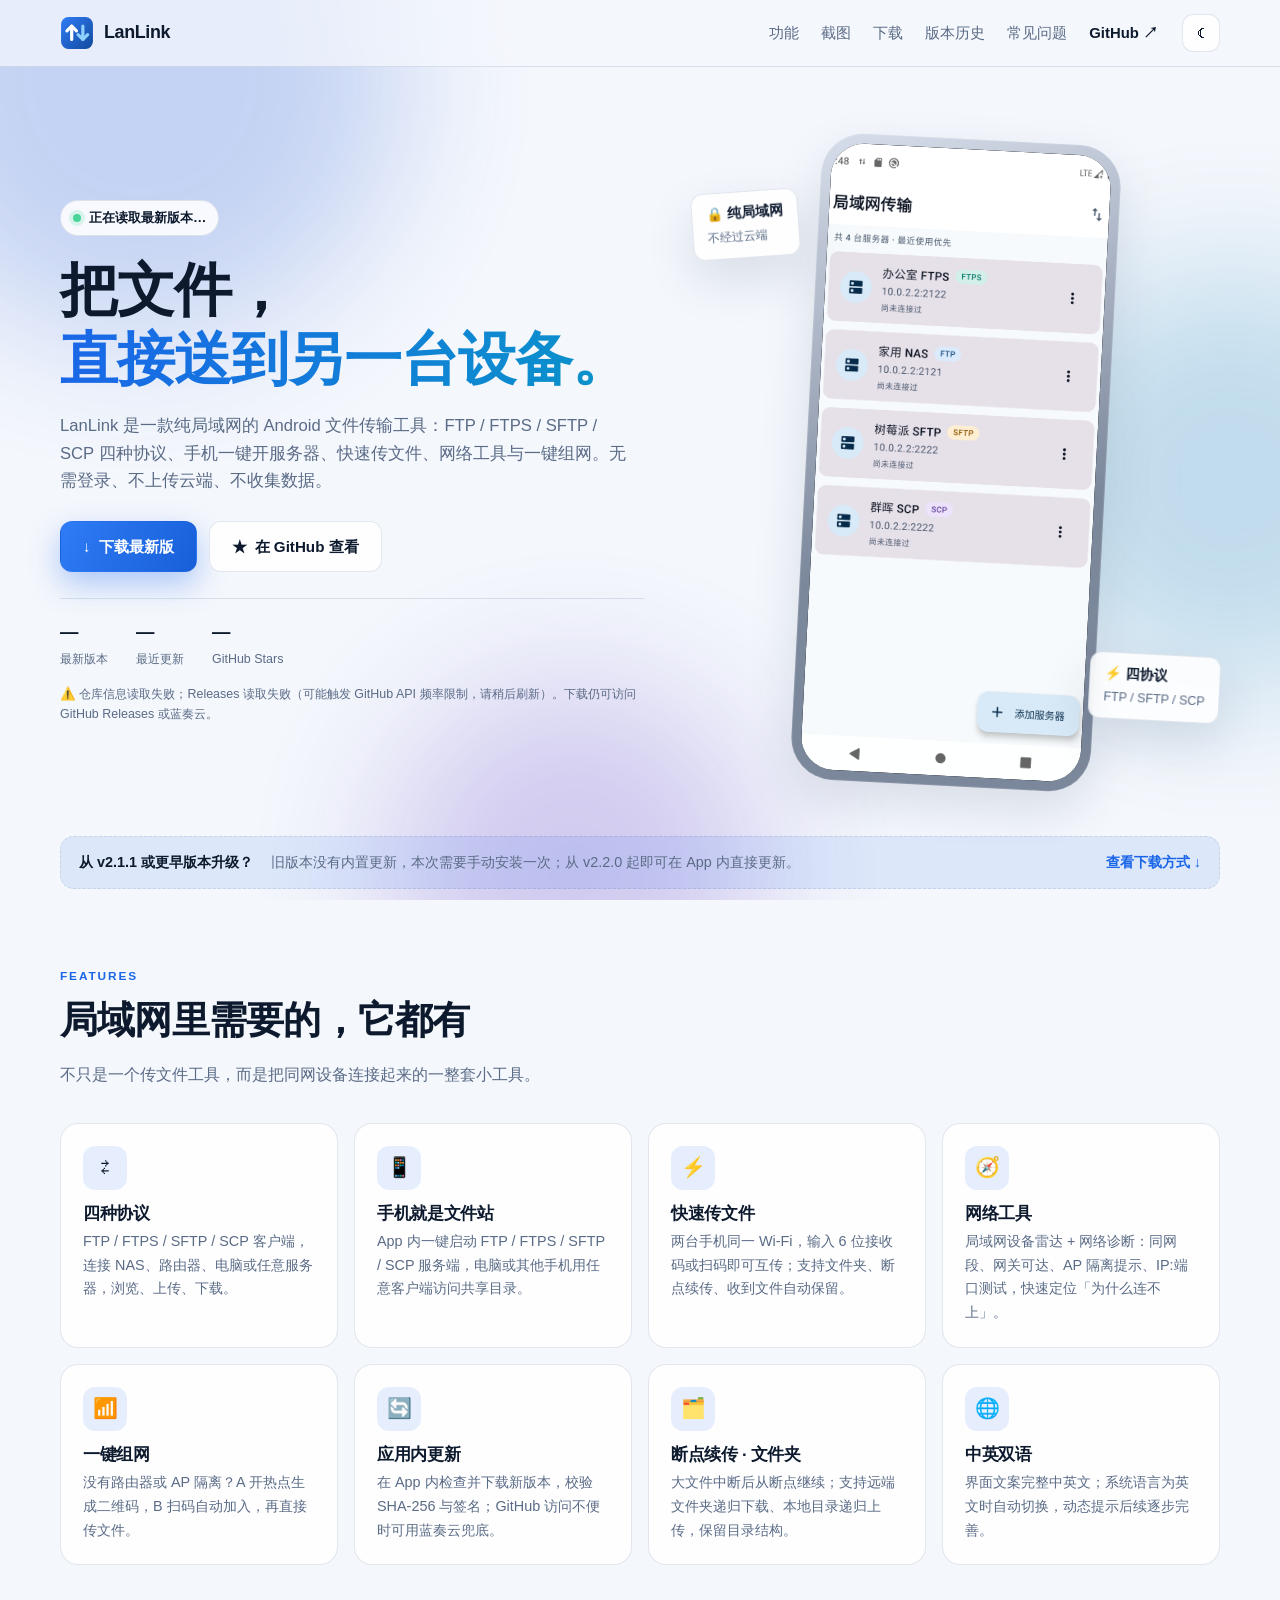
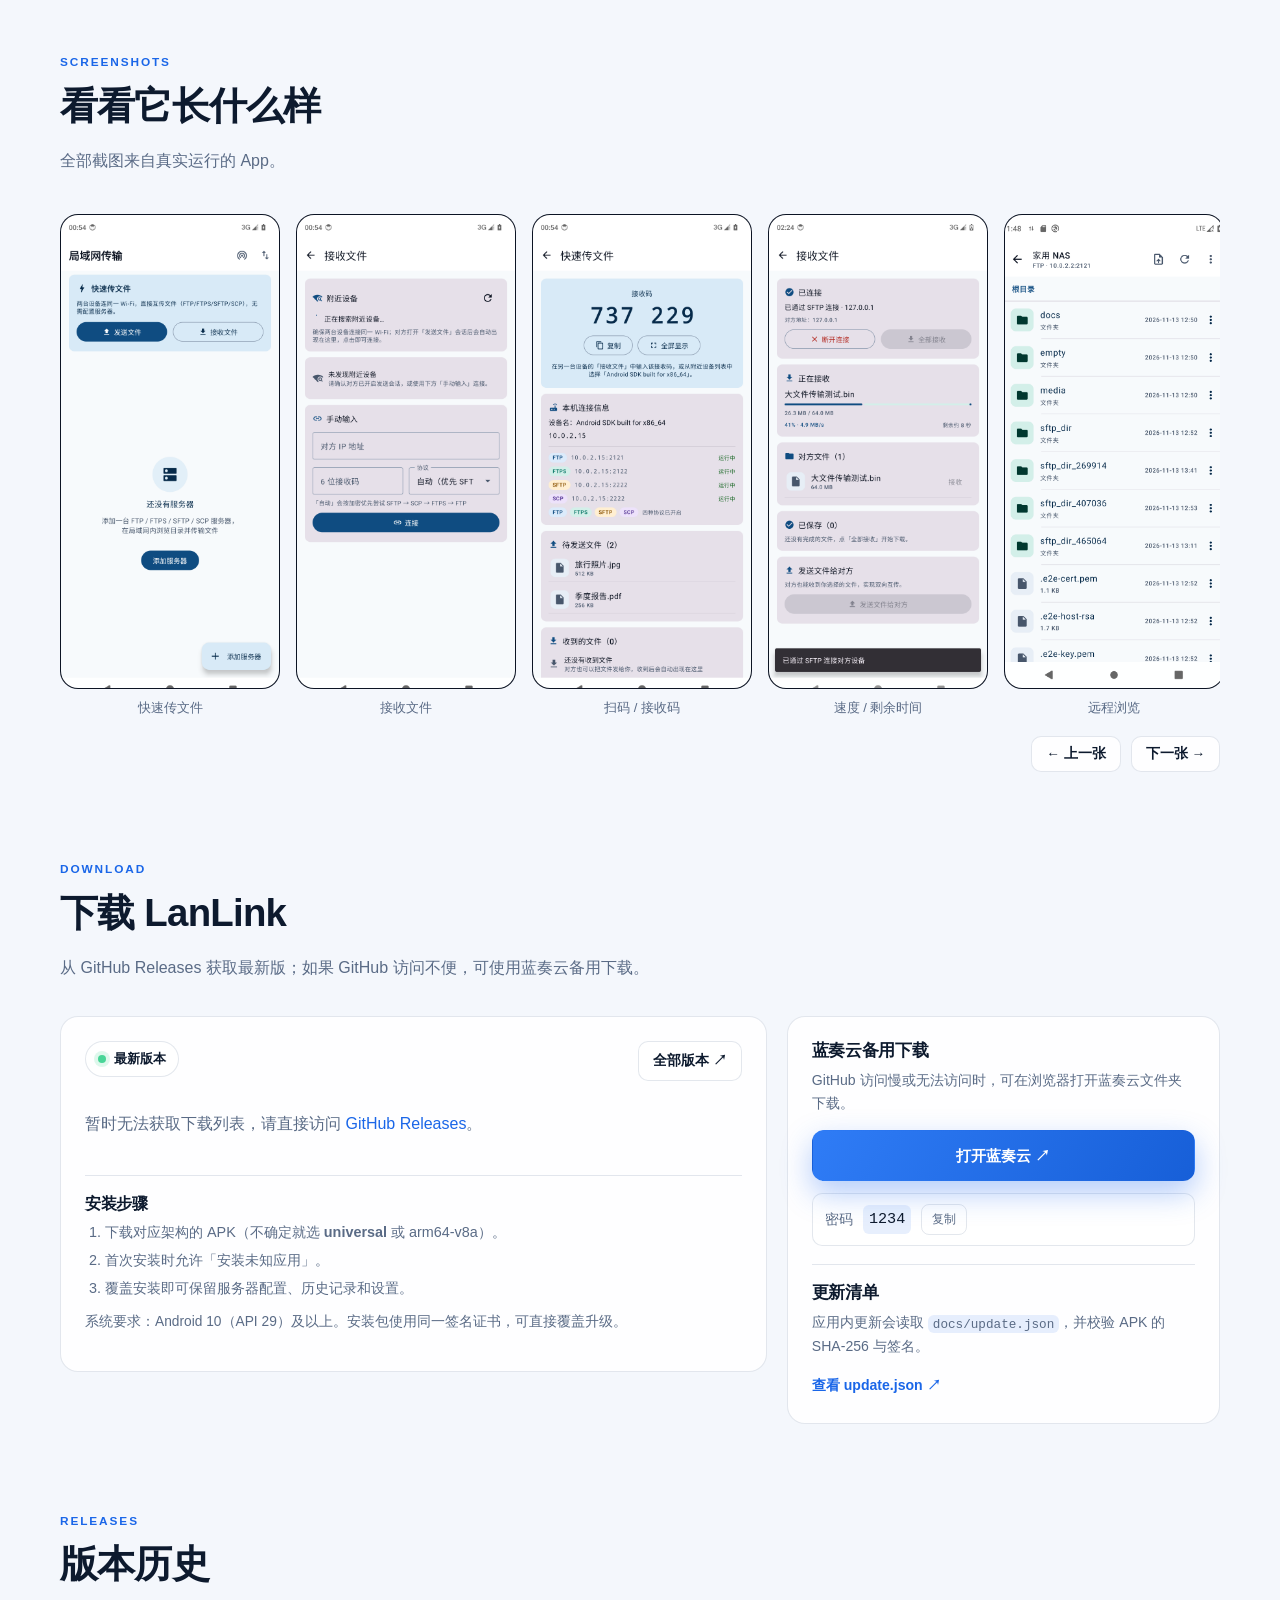
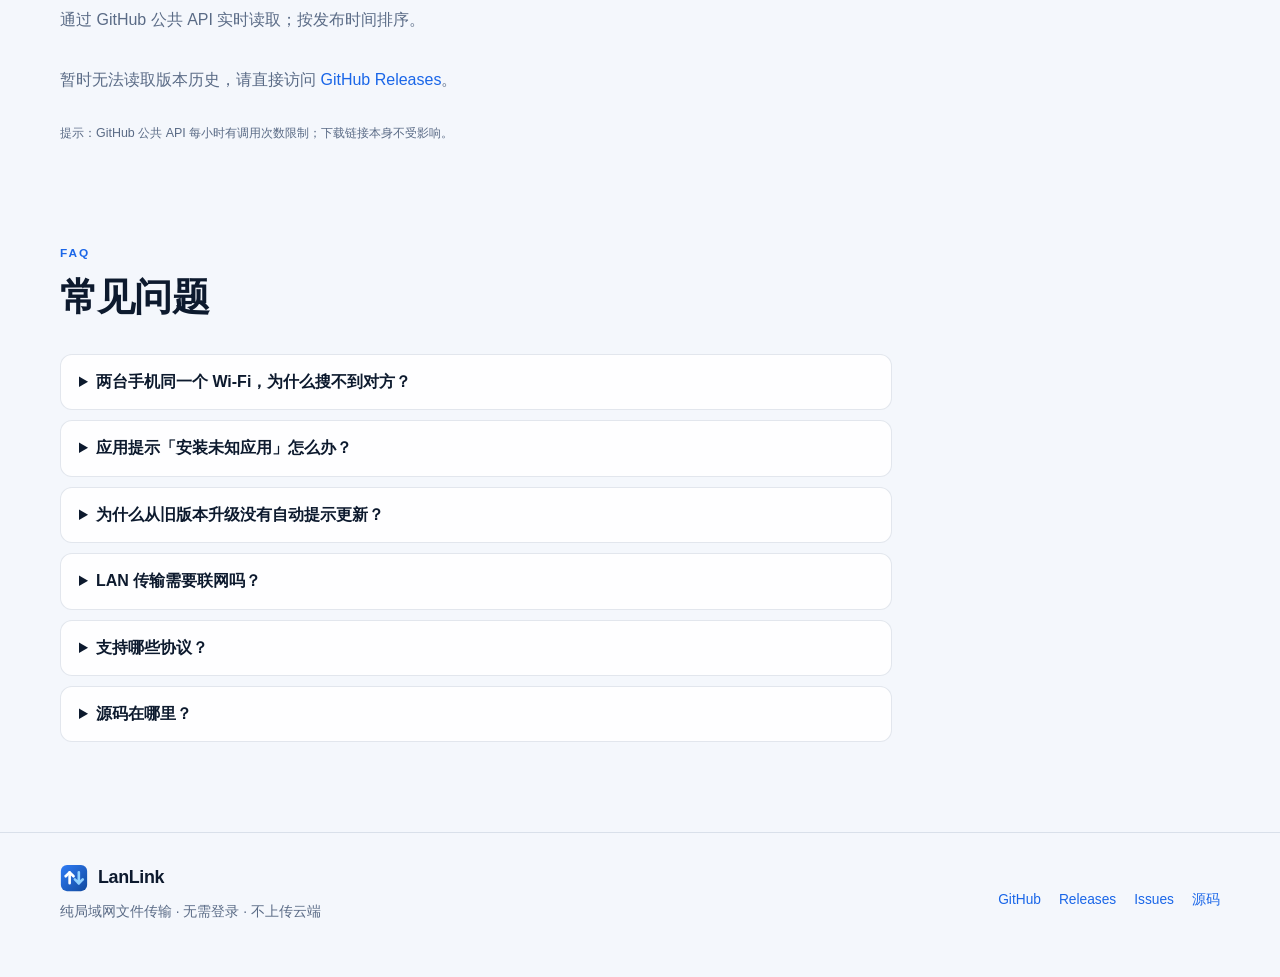
==== docs/index.html @ d29b22d3 "feat(site): GitHub Pages 官网（GitHub API 实时 Releases/下载/版本历史）" ====
<!DOCTYPE html>
<html lang="zh-CN">
<head>
<meta charset="utf-8" />
<meta name="viewport" content="width=device-width, initial-scale=1" />
<title>LanLink · 局域网文件传输</title>
<meta name="description" content="LanLink 是一款纯局域网的 Android 文件传输工具：支持 FTP / FTPS / SFTP / SCP，手机直接开服务器，快速传文件、网络工具、一键组网，无需登录、不上传云端。" />
<meta name="theme-color" content="#0b1220" />
<link rel="icon" type="image/svg+xml" href="site/logo.svg" />
<link rel="canonical" href="https://likebe1-1.github.io/lan-transfer-android/" />
<meta property="og:type" content="website" />
<meta property="og:title" content="LanLink · 局域网文件传输" />
<meta property="og:description" content="纯局域网的 Android 文件传输工具：FTP / FTPS / SFTP / SCP、快速传文件、网络工具、一键组网。无需登录，不上传云端。" />
<meta property="og:image" content="https://likebe1-1.github.io/lan-transfer-android/screenshots/01_server_list.png" />
<meta name="twitter:card" content="summary_large_image" />
<meta name="twitter:title" content="LanLink · 局域网文件传输" />
<meta name="twitter:description" content="纯局域网的 Android 文件传输工具：FTP / FTPS / SFTP / SCP、快速传文件、网络工具、一键组网。" />
<link rel="stylesheet" href="site/style.css" />
</head>
<body>
<div class="bg-orbs" aria-hidden="true"><span></span><span></span><span></span></div>

<header class="site-header" id="top">
  <div class="container header-inner">
    <a class="brand" href="#top" aria-label="LanLink 首页">
      <img src="site/logo.svg" alt="" width="34" height="34" />
      <span>LanLink</span>
    </a>
    <nav class="nav" id="siteNav" aria-label="主导航">
      <a href="#features">功能</a>
      <a href="#screenshots">截图</a>
      <a href="#download">下载</a>
      <a href="#releases">版本历史</a>
      <a href="#faq">常见问题</a>
      <a class="nav-github" href="https://github.com/likebe1-1/lan-transfer-android" target="_blank" rel="noopener">GitHub ↗</a>
    </nav>
    <div class="header-actions">
      <button class="icon-btn" id="themeToggle" type="button" aria-label="切换深浅色主题" title="切换深浅色主题">
        <span class="theme-icon" aria-hidden="true">◐</span>
      </button>
      <button class="icon-btn menu-btn" id="menuToggle" type="button" aria-label="打开菜单" aria-expanded="false">
        <span aria-hidden="true">☰</span>
      </button>
    </div>
  </div>
</header>

<main>
  <section class="hero container">
    <div class="hero-copy">
      <div class="badge" id="versionBadge">
        <span class="dot"></span><span id="versionText">正在读取最新版本…</span>
      </div>
      <h1>把文件，<br><span class="grad">直接送到另一台设备。</span></h1>
      <p class="lead">LanLink 是一款纯局域网的 Android 文件传输工具：FTP / FTPS / SFTP / SCP 四种协议、手机一键开服务器、快速传文件、网络工具与一键组网。无需登录、不上传云端、不收集数据。</p>
      <div class="cta-row">
        <a class="btn btn-primary" id="heroDownload" href="https://github.com/likebe1-1/lan-transfer-android/releases" target="_blank" rel="noopener">
          <span aria-hidden="true">↓</span> 下载最新版
        </a>
        <a class="btn btn-ghost" href="https://github.com/likebe1-1/lan-transfer-android" target="_blank" rel="noopener">
          <span aria-hidden="true">★</span> 在 GitHub 查看
        </a>
      </div>
      <div class="hero-meta">
        <div><strong id="statVersion">—</strong><span>最新版本</span></div>
        <div><strong id="statUpdated">—</strong><span>最近更新</span></div>
        <div><strong id="statStars">—</strong><span>GitHub Stars</span></div>
      </div>
      <p class="hero-note" id="apiStatus" role="status" aria-live="polite"></p>
    </div>
    <div class="hero-visual">
      <div class="phone">
        <div class="phone-screen">
          <img src="screenshots/01_server_list.png" alt="LanLink 首页截图" width="720" height="1600" />
        </div>
      </div>
      <div class="float-card float-a"><strong>🔒 纯局域网</strong><span>不经过云端</span></div>
      <div class="float-card float-b"><strong>⚡ 四协议</strong><span>FTP / SFTP / SCP</span></div>
    </div>
  </section>

  <section class="notice container" id="upgradeNotice">
    <div class="notice-inner">
      <strong>从 v2.1.1 或更早版本升级？</strong>
      <span>旧版本没有内置更新，本次需要手动安装一次；从 v2.2.0 起即可在 App 内直接更新。</span>
      <a href="#download">查看下载方式 ↓</a>
    </div>
  </section>

  <section class="section container" id="features">
    <div class="section-head">
      <p class="eyebrow">FEATURES</p>
      <h2>局域网里需要的，它都有</h2>
      <p class="section-sub">不只是一个传文件工具，而是把同网设备连接起来的一整套小工具。</p>
    </div>
    <div class="feature-grid">
      <article class="feature">
        <div class="feature-icon">⇄</div>
        <h3>四种协议</h3>
        <p>FTP / FTPS / SFTP / SCP 客户端，连接 NAS、路由器、电脑或任意服务器，浏览、上传、下载。</p>
      </article>
      <article class="feature">
        <div class="feature-icon">📱</div>
        <h3>手机就是文件站</h3>
        <p>App 内一键启动 FTP / FTPS / SFTP / SCP 服务端，电脑或其他手机用任意客户端访问共享目录。</p>
      </article>
      <article class="feature">
        <div class="feature-icon">⚡</div>
        <h3>快速传文件</h3>
        <p>两台手机同一 Wi-Fi，输入 6 位接收码或扫码即可互传；支持文件夹、断点续传、收到文件自动保留。</p>
      </article>
      <article class="feature">
        <div class="feature-icon">🧭</div>
        <h3>网络工具</h3>
        <p>局域网设备雷达 + 网络诊断：同网段、网关可达、AP 隔离提示、IP:端口测试，快速定位「为什么连不上」。</p>
      </article>
      <article class="feature">
        <div class="feature-icon">📶</div>
        <h3>一键组网</h3>
        <p>没有路由器或 AP 隔离？A 开热点生成二维码，B 扫码自动加入，再直接传文件。</p>
      </article>
      <article class="feature">
        <div class="feature-icon">🔄</div>
        <h3>应用内更新</h3>
        <p>在 App 内检查并下载新版本，校验 SHA-256 与签名；GitHub 访问不便时可用蓝奏云兜底。</p>
      </article>
      <article class="feature">
        <div class="feature-icon">🗂️</div>
        <h3>断点续传 · 文件夹</h3>
        <p>大文件中断后从断点继续；支持远端文件夹递归下载、本地目录递归上传，保留目录结构。</p>
      </article>
      <article class="feature">
        <div class="feature-icon">🌐</div>
        <h3>中英双语</h3>
        <p>界面文案完整中英文；系统语言为英文时自动切换，动态提示后续逐步完善。</p>
      </article>
    </div>
  </section>

  <section class="section container" id="screenshots">
    <div class="section-head">
      <p class="eyebrow">SCREENSHOTS</p>
      <h2>看看它长什么样</h2>
      <p class="section-sub">全部截图来自真实运行的 App。</p>
    </div>
    <div class="shots" id="shotsTrack">
      <figure class="shot"><img loading="lazy" src="screenshots/08_quick_entry.png" alt="快速传文件入口" /><figcaption>快速传文件</figcaption></figure>
      <figure class="shot"><img loading="lazy" src="screenshots/09_quick_receive.png" alt="接收文件页面" /><figcaption>接收文件</figcaption></figure>
      <figure class="shot"><img loading="lazy" src="screenshots/11_quick_send_session.png" alt="发送会话与二维码" /><figcaption>扫码 / 接收码</figcaption></figure>
      <figure class="shot"><img loading="lazy" src="screenshots/13_quick_transfer_progress.png" alt="传输进度" /><figcaption>速度 / 剩余时间</figcaption></figure>
      <figure class="shot"><img loading="lazy" src="screenshots/02_remote_browser.png" alt="远程目录浏览" /><figcaption>远程浏览</figcaption></figure>
      <figure class="shot"><img loading="lazy" src="screenshots/04_transfer_queue.png" alt="传输队列" /><figcaption>传输队列</figcaption></figure>
      <figure class="shot"><img loading="lazy" src="screenshots/15_network_tools.png" alt="网络工具" /><figcaption>网络工具</figcaption></figure>
      <figure class="shot"><img loading="lazy" src="screenshots/16_network_setup.png" alt="一键组网" /><figcaption>一键组网</figcaption></figure>
      <figure class="shot"><img loading="lazy" src="screenshots/06_server_running.png" alt="本机服务器运行中" /><figcaption>本机服务器</figcaption></figure>
      <figure class="shot"><img loading="lazy" src="screenshots/14_english_ui.png" alt="英文界面" /><figcaption>English UI</figcaption></figure>
    </div>
    <div class="shots-nav"><button class="btn btn-ghost btn-sm" id="shotsPrev" type="button">← 上一张</button><button class="btn btn-ghost btn-sm" id="shotsNext" type="button">下一张 →</button></div>
  </section>

  <section class="section container" id="download">
    <div class="section-head">
      <p class="eyebrow">DOWNLOAD</p>
      <h2 id="downloadTitle">下载 LanLink</h2>
      <p class="section-sub" id="downloadSub">从 GitHub Releases 获取最新版；如果 GitHub 访问不便，可使用蓝奏云备用下载。</p>
    </div>
    <div class="download-layout">
      <div class="download-main">
        <div class="download-head">
          <div>
            <div class="badge" id="latestBadge"><span class="dot"></span><span id="latestTag">最新版本</span></div>
            <p class="muted" id="latestDate"></p>
          </div>
          <a class="btn btn-ghost btn-sm" id="releaseLink" href="https://github.com/likebe1-1/lan-transfer-android/releases/latest" target="_blank" rel="noopener">全部版本 ↗</a>
        </div>
        <div class="asset-list" id="assetList">
          <div class="asset skeleton"><div class="skeleton-line"></div><div class="skeleton-line short"></div></div>
        </div>
        <div class="install-steps">
          <h3>安装步骤</h3>
          <ol>
            <li>下载对应架构的 APK（不确定就选 <strong>universal</strong> 或 arm64-v8a）。</li>
            <li>首次安装时允许「安装未知应用」。</li>
            <li>覆盖安装即可保留服务器配置、历史记录和设置。</li>
          </ol>
          <p class="muted small">系统要求：Android 10（API 29）及以上。安装包使用同一签名证书，可直接覆盖升级。</p>
        </div>
      </div>
      <aside class="fallback-card">
        <h3>蓝奏云备用下载</h3>
        <p>GitHub 访问慢或无法访问时，可在浏览器打开蓝奏云文件夹下载。</p>
        <a class="btn btn-primary btn-block" href="https://wwbds.lanzoum.com/b0139vopuf" target="_blank" rel="noopener">打开蓝奏云 ↗</a>
        <div class="copy-row">
          <span>密码</span><code id="lanzouPassword">1234</code>
          <button class="copy-btn" data-copy="1234" type="button">复制</button>
        </div>
        <div class="divider"></div>
        <h3>更新清单</h3>
        <p class="muted small">应用内更新会读取 <code>docs/update.json</code>，并校验 APK 的 SHA-256 与签名。</p>
        <a class="link-arrow" href="https://raw.githubusercontent.com/likebe1-1/lan-transfer-android/master/docs/update.json" target="_blank" rel="noopener">查看 update.json ↗</a>
      </aside>
    </div>
  </section>

  <section class="section container" id="releases">
    <div class="section-head">
      <p class="eyebrow">RELEASES</p>
      <h2>版本历史</h2>
      <p class="section-sub">通过 GitHub 公共 API 实时读取；按发布时间排序。</p>
    </div>
    <div class="release-list" id="releaseList">
      <div class="release skeleton"><div class="skeleton-line"></div><div class="skeleton-line short"></div></div>
    </div>
    <p class="api-hint" id="releaseHint"></p>
  </section>

  <section class="section container" id="faq">
    <div class="section-head">
      <p class="eyebrow">FAQ</p>
      <h2>常见问题</h2>
    </div>
    <div class="faq-list">
      <details><summary>两台手机同一个 Wi-Fi，为什么搜不到对方？</summary><p>路由器可能开启了 AP 隔离/客户端隔离。可以先用「网络工具 → 扫描局域网」诊断；如果提示疑似 AP 隔离，可关闭路由器的隔离设置，或使用「一键组网」：一台开热点、另一台扫码加入后再传。</p></details>
      <details><summary>应用提示「安装未知应用」怎么办？</summary><p>在系统设置中允许当前浏览器/文件管理器安装应用即可；这是 Android 对非商店安装包的安全限制。LanLink 的 Release APK 已签名，SHA-256 校验值见版本说明。</p></details>
      <details><summary>为什么从旧版本升级没有自动提示更新？</summary><p>应用内更新是 v2.2.0 才加入的功能，v2.1.1 及更早版本没有更新代码，因此需要手动安装一次 v2.2.0；之后的版本会正常收到更新提示。</p></details>
      <details><summary>LAN 传输需要联网吗？</summary><p>不需要互联网，只需要两台设备在同一局域网（或同一热点）。LanLink 不上传文件到云端，也不要求登录账号。</p></details>
      <details><summary>支持哪些协议？</summary><p>客户端支持 FTP、FTPS、SFTP、SCP；本机服务器同样四种协议都支持。SCP 不支持断点续传，其他三种支持。</p></details>
      <details><summary>源码在哪里？</summary><p>GitHub：<a href="https://github.com/likebe1-1/lan-transfer-android" target="_blank" rel="noopener">likebe1-1/lan-transfer-android</a>。欢迎提交 Issue 与 PR。</p></details>
    </div>
  </section>
</main>

<footer class="site-footer">
  <div class="container footer-inner">
    <div>
      <a class="brand" href="#top"><img src="site/logo.svg" alt="" width="28" height="28" /><span>LanLink</span></a>
      <p class="muted small">纯局域网文件传输 · 无需登录 · 不上传云端</p>
    </div>
    <div class="footer-links">
      <a href="https://github.com/likebe1-1/lan-transfer-android" target="_blank" rel="noopener">GitHub</a>
      <a href="https://github.com/likebe1-1/lan-transfer-android/releases" target="_blank" rel="noopener">Releases</a>
      <a href="https://github.com/likebe1-1/lan-transfer-android/issues" target="_blank" rel="noopener">Issues</a>
      <a href="https://github.com/likebe1-1/lan-transfer-android" target="_blank" rel="noopener">源码</a>
    </div>
  </div>
</footer>

<button class="to-top" id="toTop" type="button" aria-label="回到顶部">↑</button>
<script src="site/app.js" defer></script>
</body>
</html>
---- docs/site/style.css ----
:root {
  color-scheme: dark;
  --bg: #070b14;
  --bg-soft: #0b1220;
  --card: rgba(18, 26, 43, .72);
  --card-border: rgba(120, 150, 200, .18);
  --text: #eaf0fb;
  --muted: #9aa8c2;
  --accent: #4c8dff;
  --accent-2: #7ad7ff;
  --accent-weak: rgba(76, 141, 255, .14);
  --ok: #48d597;
  --shadow: 0 24px 60px rgba(0, 0, 0, .45);
  --radius: 18px;
  --max: 1160px;
  --font: -apple-system, BlinkMacSystemFont, "Segoe UI", "PingFang SC", "Hiragino Sans GB", "Microsoft YaHei", "Noto Sans SC", sans-serif;
  --mono: ui-monospace, SFMono-Regular, Menlo, Consolas, "Liberation Mono", monospace;
}
[data-theme="light"] {
  color-scheme: light;
  --bg: #f4f7fc;
  --bg-soft: #ffffff;
  --card: rgba(255, 255, 255, .86);
  --card-border: rgba(30, 60, 110, .12);
  --text: #0d1a2e;
  --muted: #5a6b86;
  --accent: #1a66e8;
  --accent-2: #0a94c9;
  --accent-weak: rgba(26, 102, 232, .1);
  --shadow: 0 20px 50px rgba(20, 40, 80, .12);
}
* { box-sizing: border-box; }
html { scroll-behavior: smooth; scroll-padding-top: 84px; }
body {
  margin: 0; background: var(--bg); color: var(--text); font-family: var(--font);
  line-height: 1.65; -webkit-font-smoothing: antialiased; overflow-x: hidden;
}
img { max-width: 100%; display: block; }
a { color: var(--accent); text-decoration: none; }
a:hover { text-decoration: underline; }
h1, h2, h3 { line-height: 1.2; margin: 0 0 .5em; letter-spacing: -.02em; }
p { margin: 0 0 1em; }
code { font-family: var(--mono); font-size: .9em; background: var(--accent-weak); padding: .12em .4em; border-radius: 6px; }
.container { width: min(var(--max), calc(100% - 40px)); margin-inline: auto; }
.muted { color: var(--muted); }
.small { font-size: .86rem; }
.bg-orbs { position: fixed; inset: 0; pointer-events: none; z-index: 0; overflow: hidden; }
.bg-orbs span { position: absolute; border-radius: 50%; filter: blur(70px); opacity: .5; }
.bg-orbs span:nth-child(1) { width: 520px; height: 520px; background: #1c56d8; top: -180px; left: -120px; }
.bg-orbs span:nth-child(2) { width: 420px; height: 420px; background: #0e7fb8; top: 30%; right: -160px; opacity: .35; }
.bg-orbs span:nth-child(3) { width: 380px; height: 380px; background: #5a34c8; bottom: -160px; left: 30%; opacity: .25; }
[data-theme="light"] .bg-orbs span { opacity: .22; }

.site-header { position: sticky; top: 0; z-index: 50; backdrop-filter: blur(16px); background: color-mix(in srgb, var(--bg) 72%, transparent); border-bottom: 1px solid var(--card-border); }
.header-inner { display: flex; align-items: center; gap: 24px; height: 66px; }
.brand { display: inline-flex; align-items: center; gap: 10px; font-weight: 800; font-size: 1.12rem; color: var(--text); letter-spacing: -.02em; }
.brand:hover { text-decoration: none; }
.nav { display: flex; align-items: center; gap: 22px; margin-left: auto; font-size: .93rem; }
.nav a { color: var(--muted); }
.nav a:hover { color: var(--text); text-decoration: none; }
.nav-github { color: var(--text) !important; font-weight: 600; }
.header-actions { display: flex; gap: 8px; }
.icon-btn { border: 1px solid var(--card-border); background: var(--card); color: var(--text); width: 38px; height: 38px; border-radius: 11px; cursor: pointer; font-size: 1rem; display: grid; place-items: center; }
.icon-btn:hover { border-color: var(--accent); }
.menu-btn { display: none; }

.hero { display: grid; grid-template-columns: 1.05fr .95fr; gap: 48px; align-items: center; padding: 72px 0 40px; position: relative; z-index: 1; }
.badge { display: inline-flex; align-items: center; gap: 8px; padding: 6px 12px; border-radius: 999px; border: 1px solid var(--card-border); background: var(--card); color: var(--text); font-size: .84rem; font-weight: 600; }
.badge .dot { width: 8px; height: 8px; border-radius: 50%; background: var(--ok); box-shadow: 0 0 0 4px rgba(72, 213, 151, .18); }
.hero h1 { font-size: clamp(2.2rem, 5vw, 3.6rem); margin: 20px 0 18px; font-weight: 800; }
.grad { background: linear-gradient(100deg, var(--accent), var(--accent-2)); -webkit-background-clip: text; background-clip: text; color: transparent; }
.lead { color: var(--muted); font-size: 1.04rem; max-width: 34em; }
.cta-row { display: flex; flex-wrap: wrap; gap: 12px; margin: 26px 0; }
.btn { display: inline-flex; align-items: center; gap: 8px; padding: 12px 22px; border-radius: 12px; font-weight: 700; font-size: .95rem; border: 1px solid transparent; cursor: pointer; transition: transform .15s ease, box-shadow .15s ease, border-color .15s ease; }
.btn:hover { text-decoration: none; transform: translateY(-1px); }
.btn-primary { background: linear-gradient(120deg, #2f7cf6, #175fd8); color: #fff; box-shadow: 0 12px 30px rgba(38, 108, 240, .35); }
.btn-primary:hover { box-shadow: 0 16px 36px rgba(38, 108, 240, .45); }
.btn-ghost { background: var(--card); border-color: var(--card-border); color: var(--text); }
.btn-ghost:hover { border-color: var(--accent); }
.btn-sm { padding: 8px 14px; font-size: .85rem; border-radius: 10px; }
.btn-block { width: 100%; justify-content: center; }
.hero-meta { display: flex; gap: 28px; padding-top: 18px; border-top: 1px solid var(--card-border); }
.hero-meta div { display: flex; flex-direction: column; gap: 2px; }
.hero-meta strong { font-size: 1.15rem; }
.hero-meta span { color: var(--muted); font-size: .78rem; }
.hero-note { color: var(--muted); font-size: .78rem; margin: 14px 0 0; min-height: 1.2em; }
.hero-visual { position: relative; display: grid; place-items: center; min-height: 480px; }
.phone { width: min(300px, 78%); aspect-ratio: 9 / 19.4; border-radius: 42px; padding: 10px; background: linear-gradient(160deg, #39465e, #0a0f1a 60%); box-shadow: var(--shadow), inset 0 0 0 1px rgba(255,255,255,.12); transform: rotate(3deg); }
.phone-screen { height: 100%; border-radius: 33px; overflow: hidden; background: #0a0f1a; position: relative; }
.phone-screen img { height: 100%; object-fit: cover; object-position: top; }
[data-theme="light"] .phone { background: linear-gradient(160deg, #d7deeb, #7b879b 60%); }
.float-card { position: absolute; display: flex; flex-direction: column; gap: 2px; padding: 10px 14px; border-radius: 12px; background: var(--card); border: 1px solid var(--card-border); backdrop-filter: blur(10px); box-shadow: var(--shadow); font-size: .78rem; color: var(--muted); }
.float-card strong { color: var(--text); font-size: .85rem; }
.float-a { top: 8%; left: 0; transform: rotate(-4deg); }
.float-b { bottom: 10%; right: 0; transform: rotate(3deg); }

.notice { padding: 10px 0 0; position: relative; z-index: 1; }
.notice-inner { display: flex; flex-wrap: wrap; align-items: center; gap: 10px 18px; padding: 14px 18px; border: 1px dashed var(--card-border); border-radius: 14px; background: var(--accent-weak); font-size: .9rem; }
.notice-inner span { color: var(--muted); }
.notice-inner a { margin-left: auto; font-weight: 700; }

.section { padding: 78px 0 10px; position: relative; z-index: 1; }
.section-head { max-width: 44rem; margin-bottom: 34px; }
.eyebrow { color: var(--accent); font-weight: 800; letter-spacing: .16em; font-size: .74rem; margin: 0 0 10px; }
.section h2 { font-size: clamp(1.7rem, 3.4vw, 2.4rem); }
.section-sub { color: var(--muted); }
.feature-grid { display: grid; grid-template-columns: repeat(auto-fit, minmax(235px, 1fr)); gap: 16px; }
.feature { background: var(--card); border: 1px solid var(--card-border); border-radius: var(--radius); padding: 22px; transition: transform .2s ease, border-color .2s ease; }
.feature:hover { transform: translateY(-3px); border-color: color-mix(in srgb, var(--accent) 45%, var(--card-border)); }
.feature-icon { width: 44px; height: 44px; display: grid; place-items: center; border-radius: 12px; background: var(--accent-weak); font-size: 1.25rem; margin-bottom: 14px; }
.feature h3 { font-size: 1.05rem; margin-bottom: 6px; }
.feature p { color: var(--muted); font-size: .9rem; margin: 0; }

.shots { display: flex; gap: 16px; overflow-x: auto; padding: 6px 4px 18px; scroll-snap-type: x mandatory; scrollbar-width: thin; }
.shot { flex: 0 0 auto; width: 220px; margin: 0; scroll-snap-align: start; }
.shot img { width: 100%; aspect-ratio: 9 / 19.4; object-fit: cover; object-position: top; border-radius: 18px; border: 1px solid var(--card-border); background: #0a0f1a; }
.shot figcaption { text-align: center; color: var(--muted); font-size: .82rem; padding-top: 8px; }
.shots-nav { display: flex; gap: 10px; justify-content: flex-end; }

.download-layout { display: grid; grid-template-columns: 1.55fr .95fr; gap: 20px; align-items: start; }
.download-main, .fallback-card { background: var(--card); border: 1px solid var(--card-border); border-radius: var(--radius); padding: 24px; }
.download-head { display: flex; justify-content: space-between; gap: 16px; align-items: flex-start; margin-bottom: 18px; }
.asset-list { display: grid; gap: 10px; }
.asset { display: grid; grid-template-columns: 1fr auto; gap: 6px 16px; align-items: center; padding: 14px 16px; border: 1px solid var(--card-border); border-radius: 12px; background: var(--bg-soft); }
.asset-name { display: flex; align-items: center; gap: 10px; flex-wrap: wrap; font-weight: 700; }
.asset-tag { font-size: .68rem; font-weight: 800; padding: 2px 8px; border-radius: 999px; background: var(--accent-weak); color: var(--accent); }
.asset-tag.recommended { background: rgba(72, 213, 151, .16); color: var(--ok); }
.asset-meta { color: var(--muted); font-size: .78rem; word-break: break-all; }
.asset-actions { display: flex; gap: 8px; align-items: center; }
.copy-btn { border: 1px solid var(--card-border); background: transparent; color: var(--muted); border-radius: 8px; padding: 6px 10px; cursor: pointer; font-size: .75rem; }
.copy-btn:hover { border-color: var(--accent); color: var(--text); }
.install-steps { margin-top: 22px; padding-top: 18px; border-top: 1px solid var(--card-border); }
.install-steps h3 { font-size: 1rem; margin-bottom: 8px; }
.install-steps ol { margin: 0 0 10px; padding-left: 20px; color: var(--muted); font-size: .9rem; }
.install-steps li { margin-bottom: 4px; }
.fallback-card h3 { font-size: 1.05rem; }
.fallback-card p { color: var(--muted); font-size: .88rem; }
.copy-row { display: flex; align-items: center; gap: 10px; margin: 12px 0 4px; padding: 10px 12px; border: 1px solid var(--card-border); border-radius: 10px; background: var(--bg-soft); font-size: .88rem; }
.copy-row span { color: var(--muted); }
.copy-row code { font-size: .95rem; }
.divider { height: 1px; background: var(--card-border); margin: 18px 0; }
.link-arrow { font-weight: 700; font-size: .88rem; }

.release-list { display: grid; gap: 12px; }
.release { background: var(--card); border: 1px solid var(--card-border); border-radius: 14px; padding: 0 20px; }
.release summary { list-style: none; cursor: pointer; display: flex; flex-wrap: wrap; align-items: center; gap: 10px 16px; padding: 18px 0; }
.release summary::-webkit-details-marker { display: none; }
.release-tag { font-weight: 800; font-family: var(--mono); font-size: .95rem; }
.release-name { color: var(--text); font-weight: 600; font-size: .9rem; }
.release-date { color: var(--muted); font-size: .8rem; margin-left: auto; }
.release-pill { font-size: .68rem; font-weight: 800; padding: 2px 8px; border-radius: 999px; background: var(--accent-weak); color: var(--accent); }
.release-body { border-top: 1px solid var(--card-border); padding: 16px 0 6px; font-size: .88rem; color: var(--muted); }
.release-body h1, .release-body h2, .release-body h3, .release-body h4 { color: var(--text); font-size: 1rem; margin: 16px 0 8px; }
.release-body ul, .release-body ol { padding-left: 20px; }
.release-body li { margin-bottom: 4px; }
.release-body pre { background: var(--bg-soft); padding: 12px; border-radius: 10px; overflow-x: auto; font-size: .78rem; }
.release-body code { font-size: .85em; }
.release-assets { display: flex; flex-wrap: wrap; gap: 8px; margin-top: 12px; }
.release-assets a { font-size: .78rem; border: 1px solid var(--card-border); border-radius: 9px; padding: 6px 10px; color: var(--text); }
.release-assets a:hover { border-color: var(--accent); text-decoration: none; }
.md-table { overflow-x: auto; margin: 12px 0; }
.md-table table { width: 100%; border-collapse: collapse; font-size: .82rem; }
.md-table th, .md-table td { border: 1px solid var(--card-border); padding: 7px 10px; text-align: left; vertical-align: top; }
.md-table th { background: var(--accent-weak); color: var(--text); font-weight: 700; }
.release-body blockquote { margin: 10px 0; padding: 8px 14px; border-left: 3px solid var(--accent); background: var(--accent-weak); border-radius: 0 8px 8px 0; color: var(--muted); }
.release-body hr { border: 0; border-top: 1px solid var(--card-border); margin: 16px 0; }
.release-body a { word-break: break-all; }
.api-hint { color: var(--muted); font-size: .78rem; margin-top: 14px; min-height: 1.2em; }
.skeleton { background: linear-gradient(90deg, var(--card) 25%, color-mix(in srgb, var(--card) 40%, var(--bg-soft)) 37%, var(--card) 63%); background-size: 400% 100%; animation: shimmer 1.3s infinite linear; min-height: 72px; }
.skeleton-line { height: 12px; border-radius: 6px; background: rgba(140, 160, 200, .18); margin: 16px 0; }
.skeleton-line.short { width: 42%; }

.faq-list { display: grid; gap: 10px; max-width: 52rem; }
.faq-list details { background: var(--card); border: 1px solid var(--card-border); border-radius: 12px; padding: 14px 18px; }
.faq-list summary { cursor: pointer; font-weight: 700; }
.faq-list p { color: var(--muted); font-size: .9rem; margin: 10px 0 0; }

.site-footer { border-top: 1px solid var(--card-border); margin-top: 80px; padding: 30px 0 40px; position: relative; z-index: 1; }
.footer-inner { display: flex; flex-wrap: wrap; gap: 20px; justify-content: space-between; align-items: center; }
.footer-links { display: flex; flex-wrap: wrap; gap: 18px; font-size: .86rem; }
.to-top { position: fixed; right: 22px; bottom: 22px; width: 42px; height: 42px; border-radius: 50%; border: 1px solid var(--card-border); background: var(--card); color: var(--text); font-size: 1.1rem; cursor: pointer; opacity: 0; pointer-events: none; transition: opacity .2s ease; z-index: 30; }
.to-top.show { opacity: 1; pointer-events: auto; }

@media (max-width: 940px) {
  .hero { grid-template-columns: 1fr; gap: 30px; padding-top: 46px; }
  .hero-visual { min-height: 380px; order: -1; }
  .phone { width: min(250px, 60%); }
  .download-layout { grid-template-columns: 1fr; }
}
@media (max-width: 760px) {
  .nav { position: fixed; inset: 66px 0 auto 0; flex-direction: column; align-items: flex-start; gap: 6px; padding: 16px 20px 22px; background: var(--bg-soft); border-bottom: 1px solid var(--card-border); transform: translateY(-130%); transition: transform .22s ease; margin: 0; }
  .nav.open { transform: translateY(0); }
  .nav a { padding: 9px 4px; font-size: 1rem; }
  .menu-btn { display: grid; }
  .hero-meta { gap: 18px; }
  .notice-inner a { margin-left: 0; }
  .asset { grid-template-columns: 1fr; }
  .asset-actions { justify-content: flex-start; }
  .release-date { margin-left: 0; }
  .section { padding-top: 56px; }
}
@media (prefers-reduced-motion: reduce) {
  * { scroll-behavior: auto !important; animation: none !important; transition: none !important; }
}
@keyframes shimmer { 0% { background-position: 100% 0; } 100% { background-position: 0 0; } }
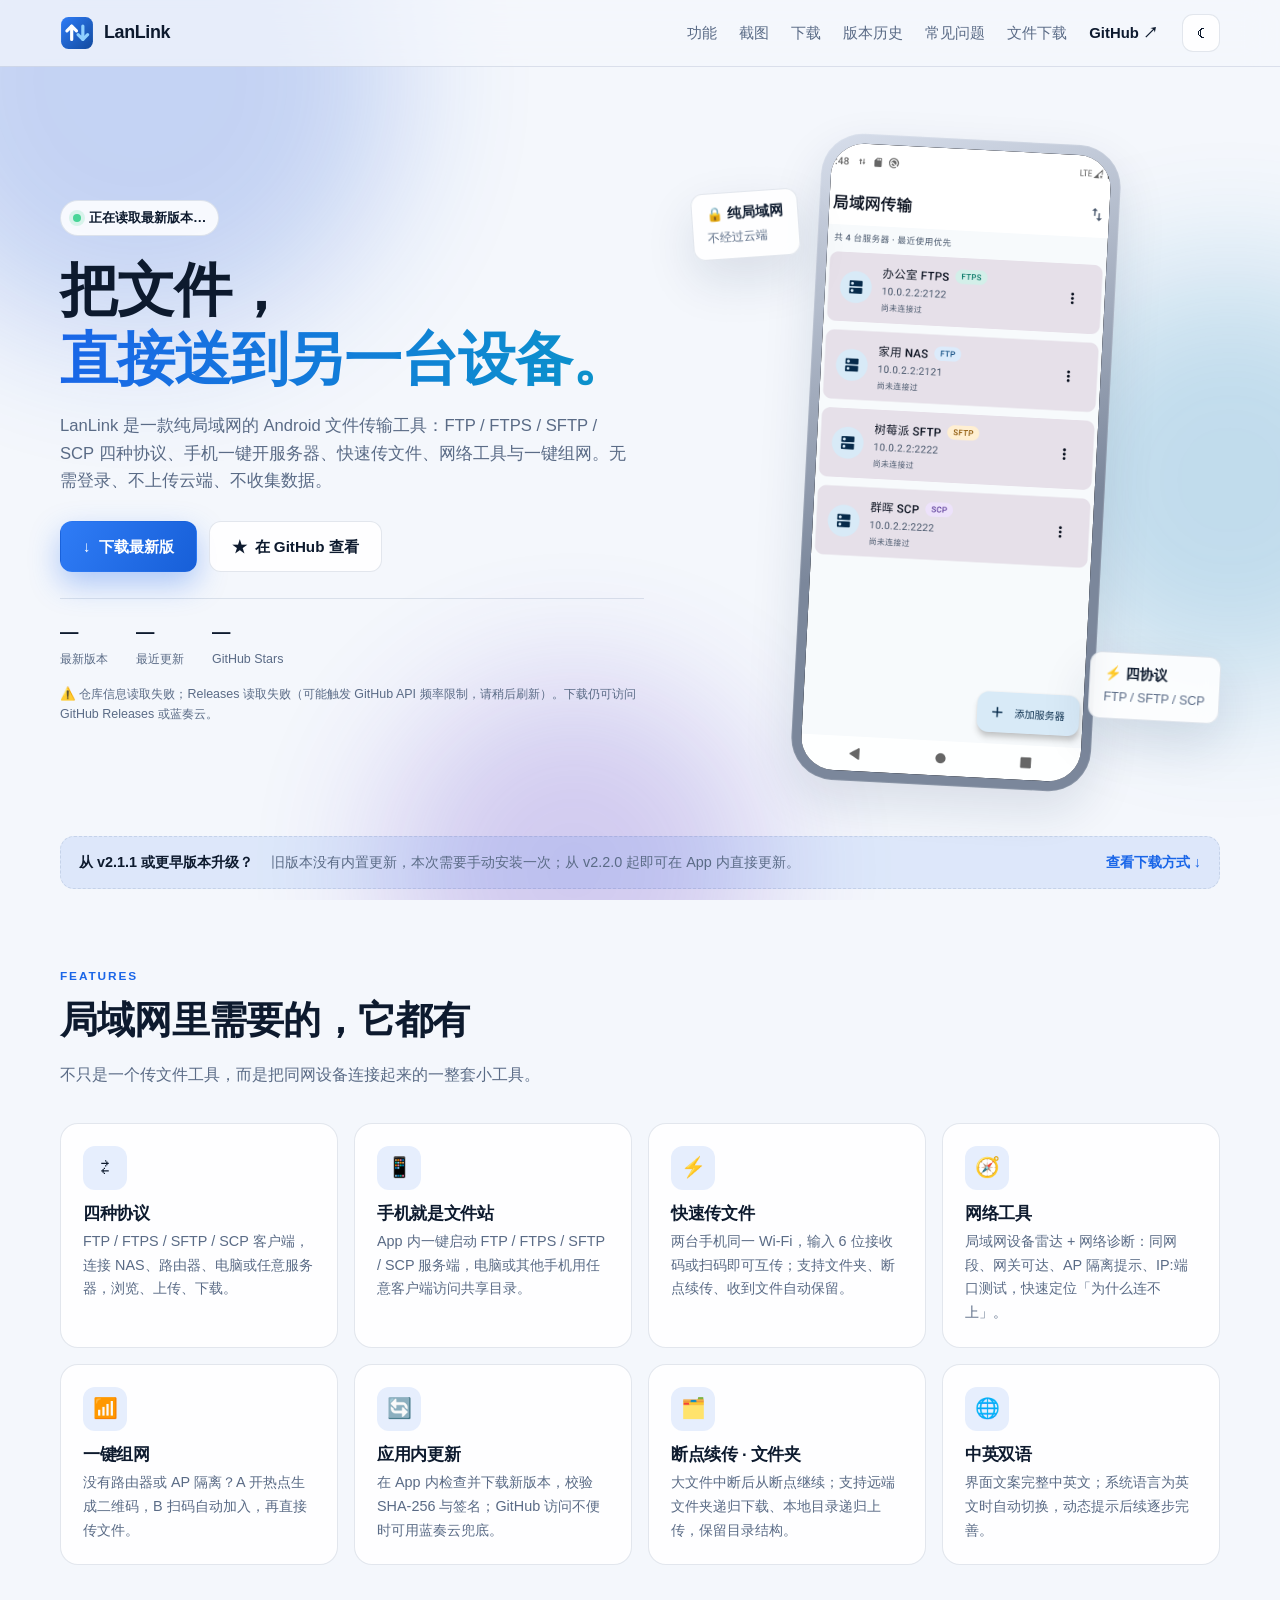
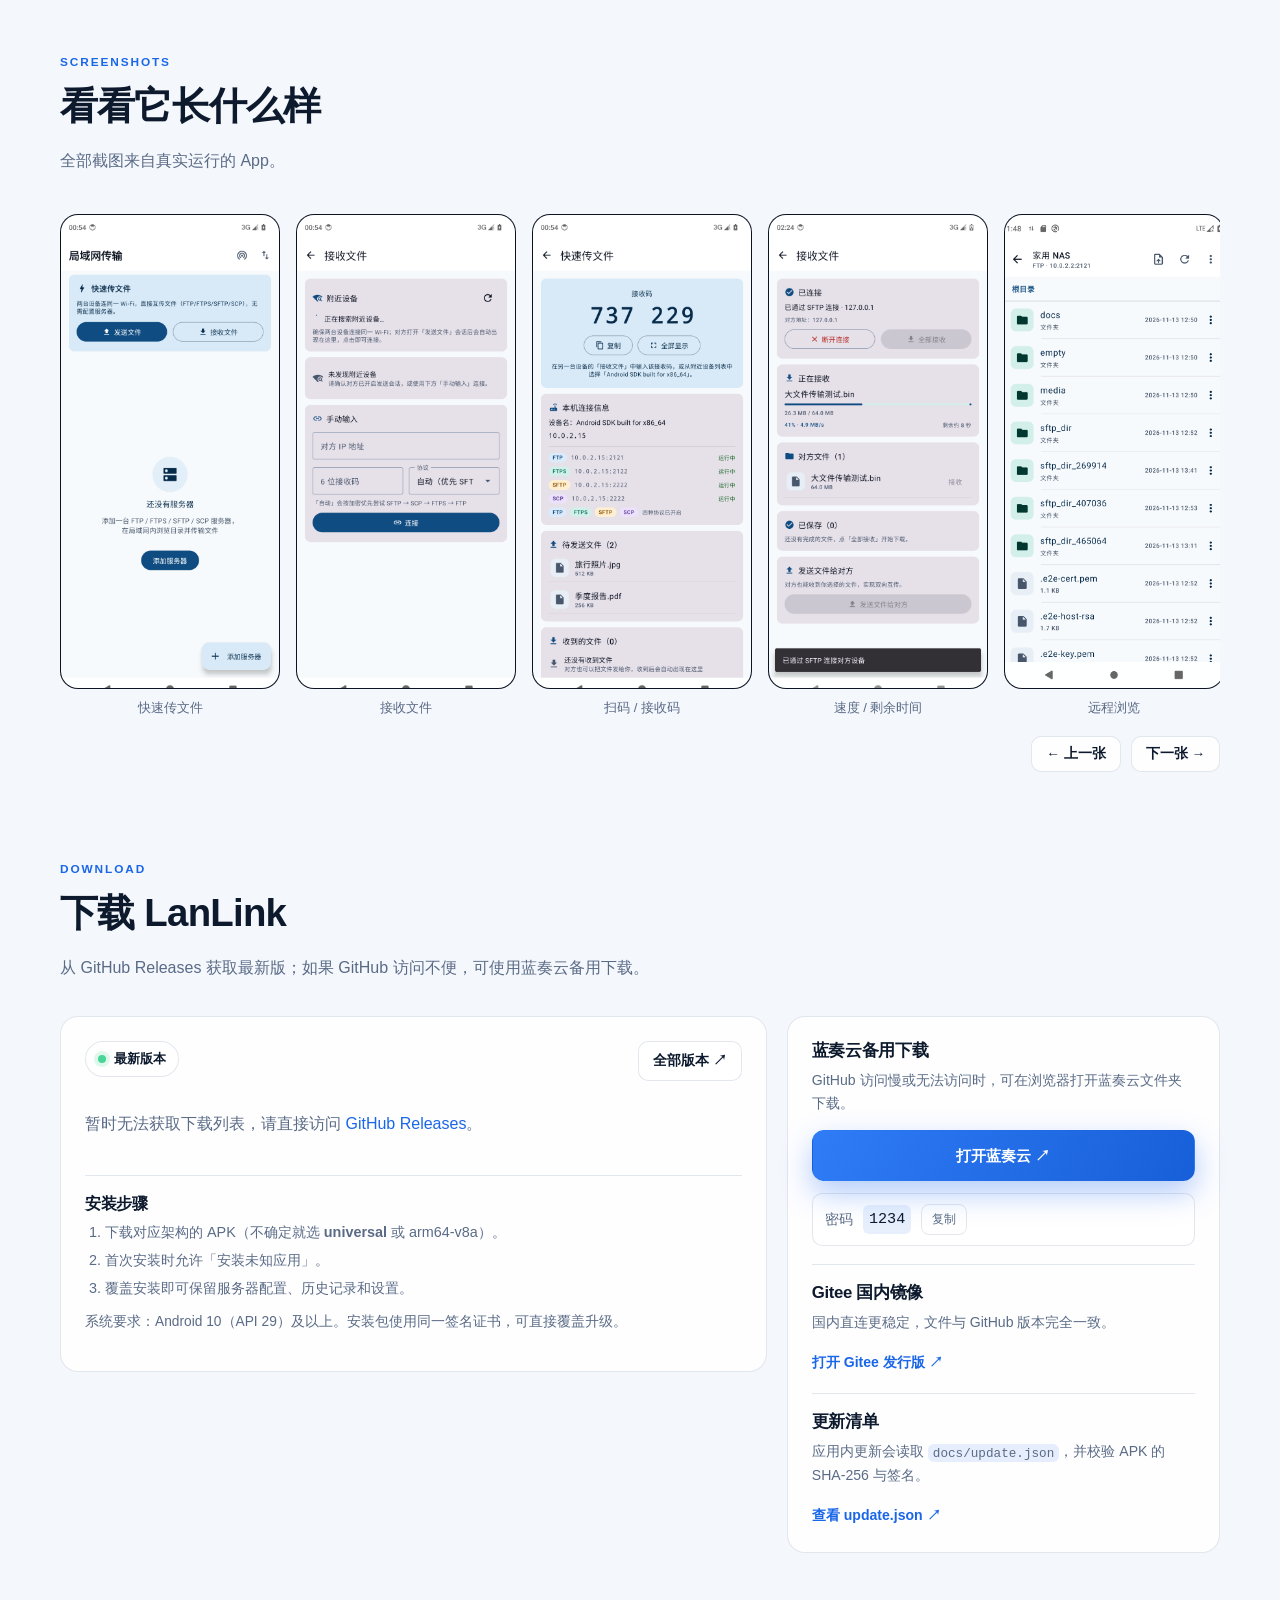
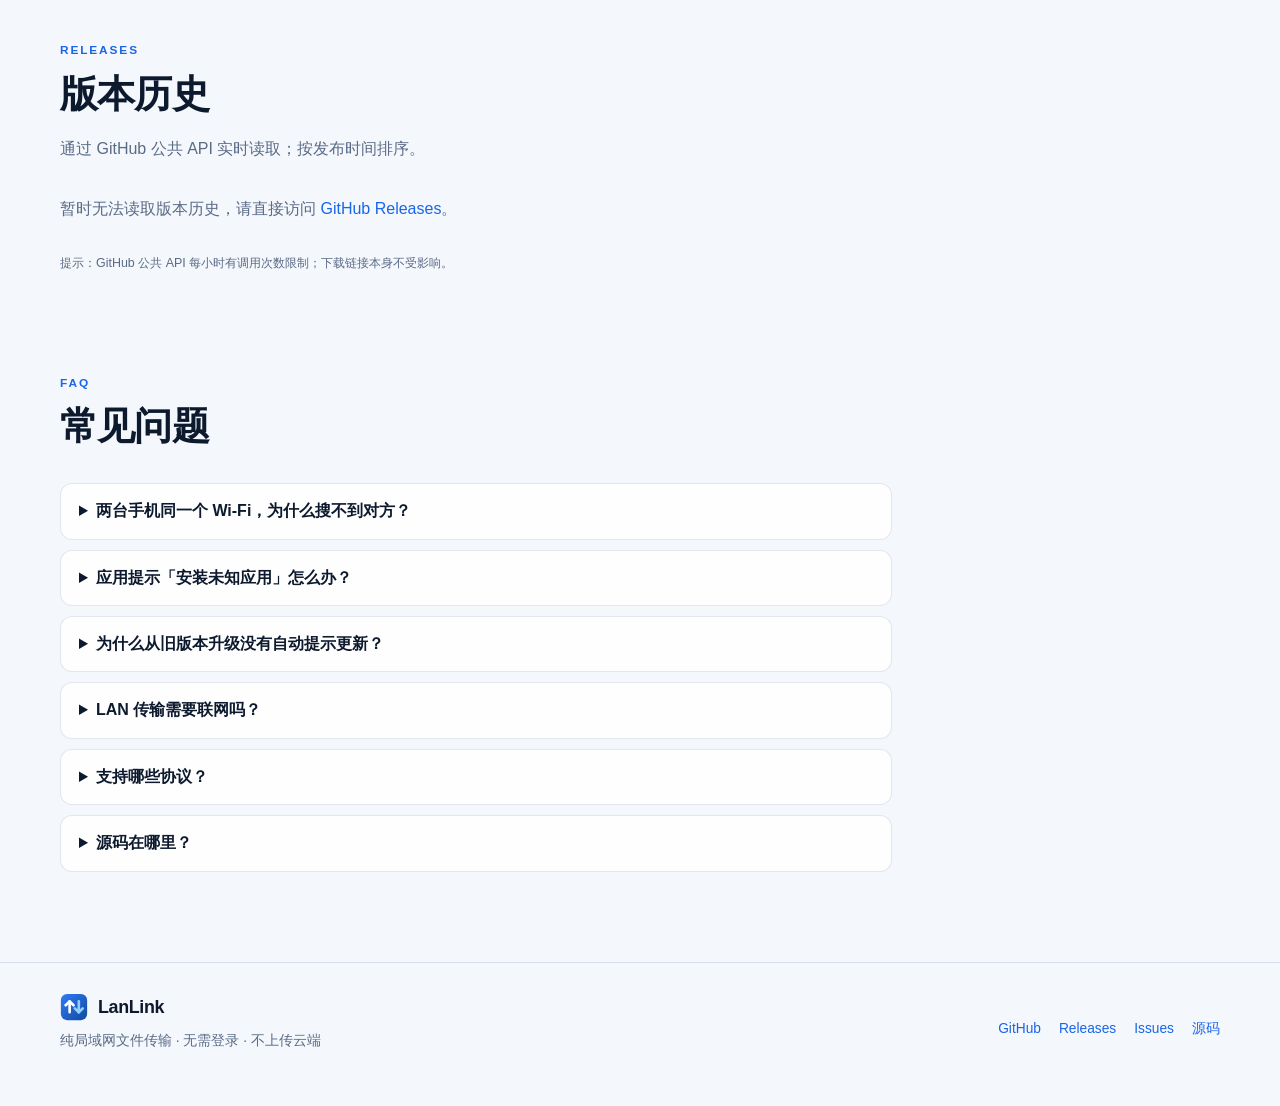
==== commit fc65585a: "feat(site): 接入 Gitee 国内主源（Release 镜像 + files/mirrors 清单），下载页 Gitee 优先、GitHub 兜底" ====
--- a/docs/index.html
+++ b/docs/index.html
@@ -32,6 +32,7 @@
       <a href="#download">下载</a>
       <a href="#releases">版本历史</a>
       <a href="#faq">常见问题</a>
+      <a href="downloads.html">文件下载</a>
       <a class="nav-github" href="https://github.com/likebe1-1/lan-transfer-android" target="_blank" rel="noopener">GitHub ↗</a>
     </nav>
     <div class="header-actions">
@@ -195,6 +196,10 @@
           <button class="copy-btn" data-copy="1234" type="button">复制</button>
         </div>
         <div class="divider"></div>
+        <h3>Gitee 国内镜像</h3>
+        <p class="muted small">国内直连更稳定，文件与 GitHub 版本完全一致。</p>
+        <a class="link-arrow" href="https://gitee.com/likebe1-1/lanlink-android/releases" target="_blank" rel="noopener">打开 Gitee 发行版 ↗</a>
+        <div class="divider"></div>
         <h3>更新清单</h3>
         <p class="muted small">应用内更新会读取 <code>docs/update.json</code>，并校验 APK 的 SHA-256 与签名。</p>
         <a class="link-arrow" href="https://raw.githubusercontent.com/likebe1-1/lan-transfer-android/master/docs/update.json" target="_blank" rel="noopener">查看 update.json ↗</a>
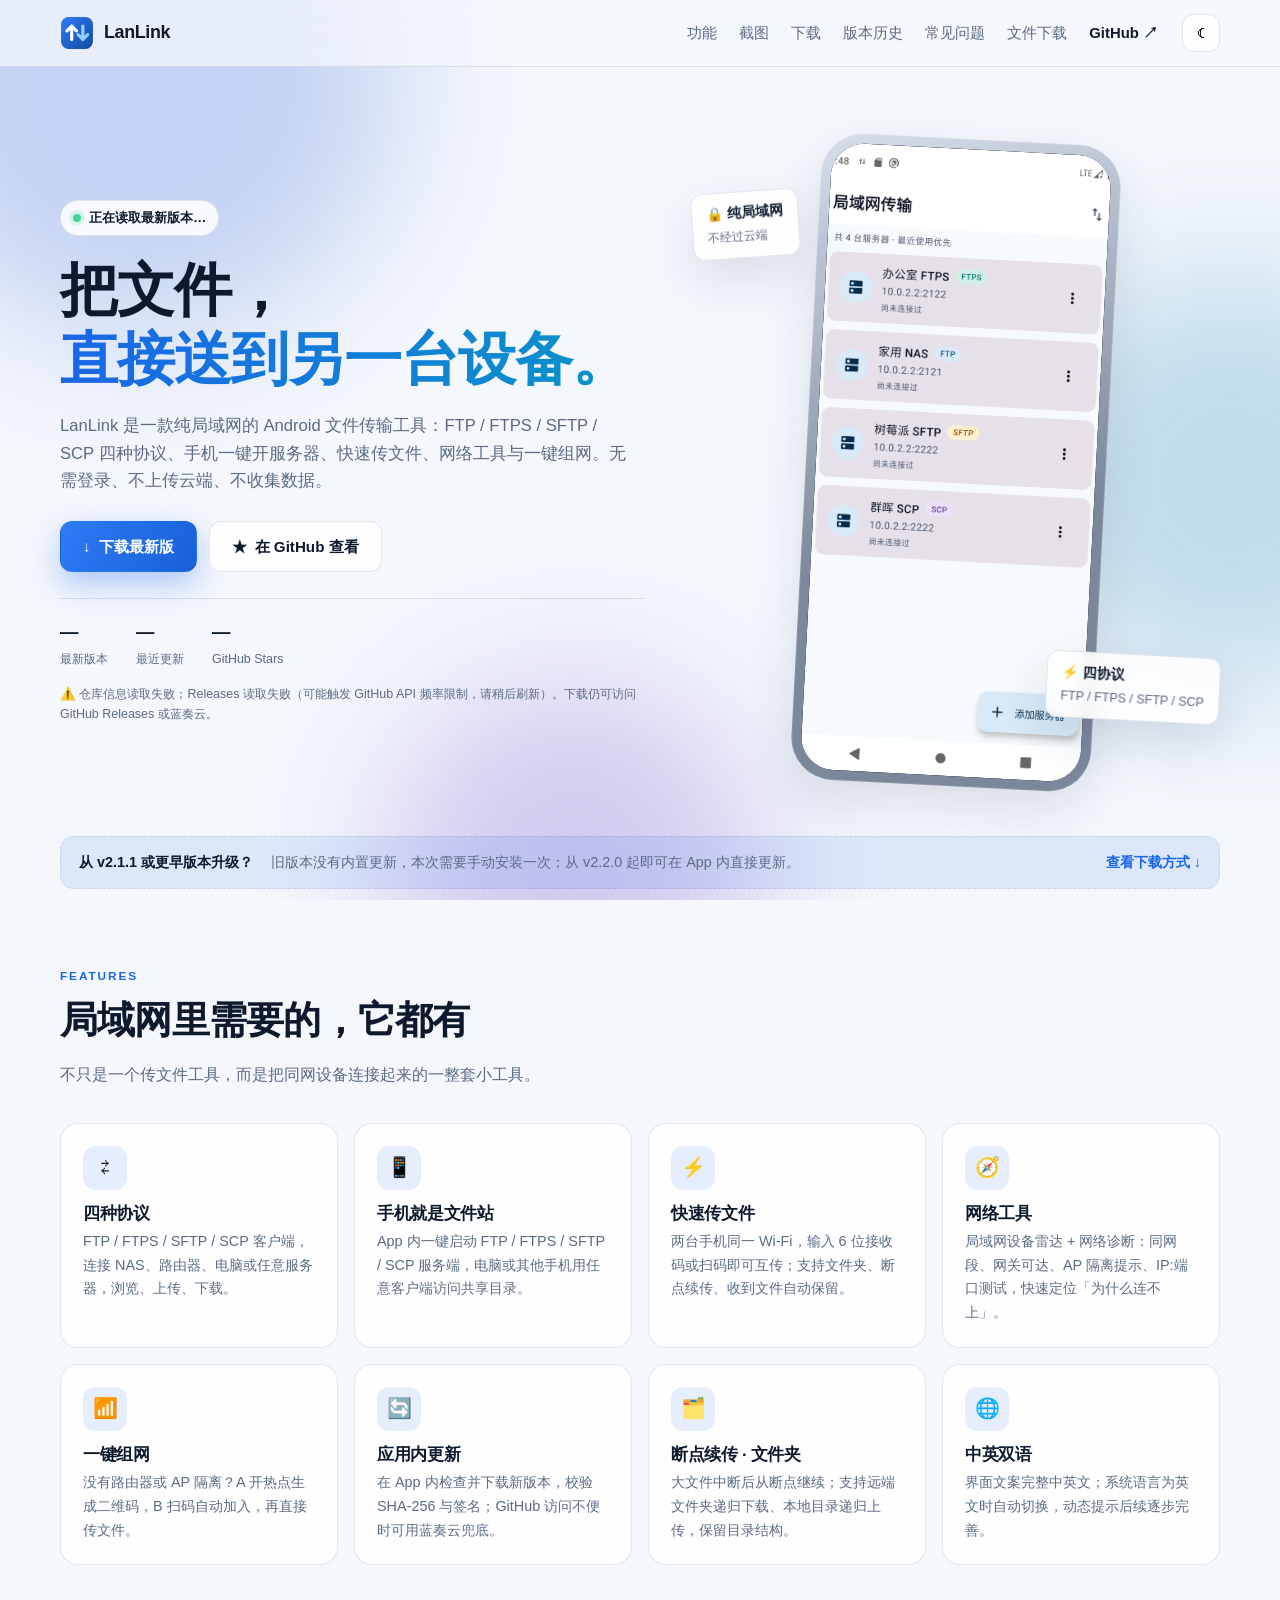
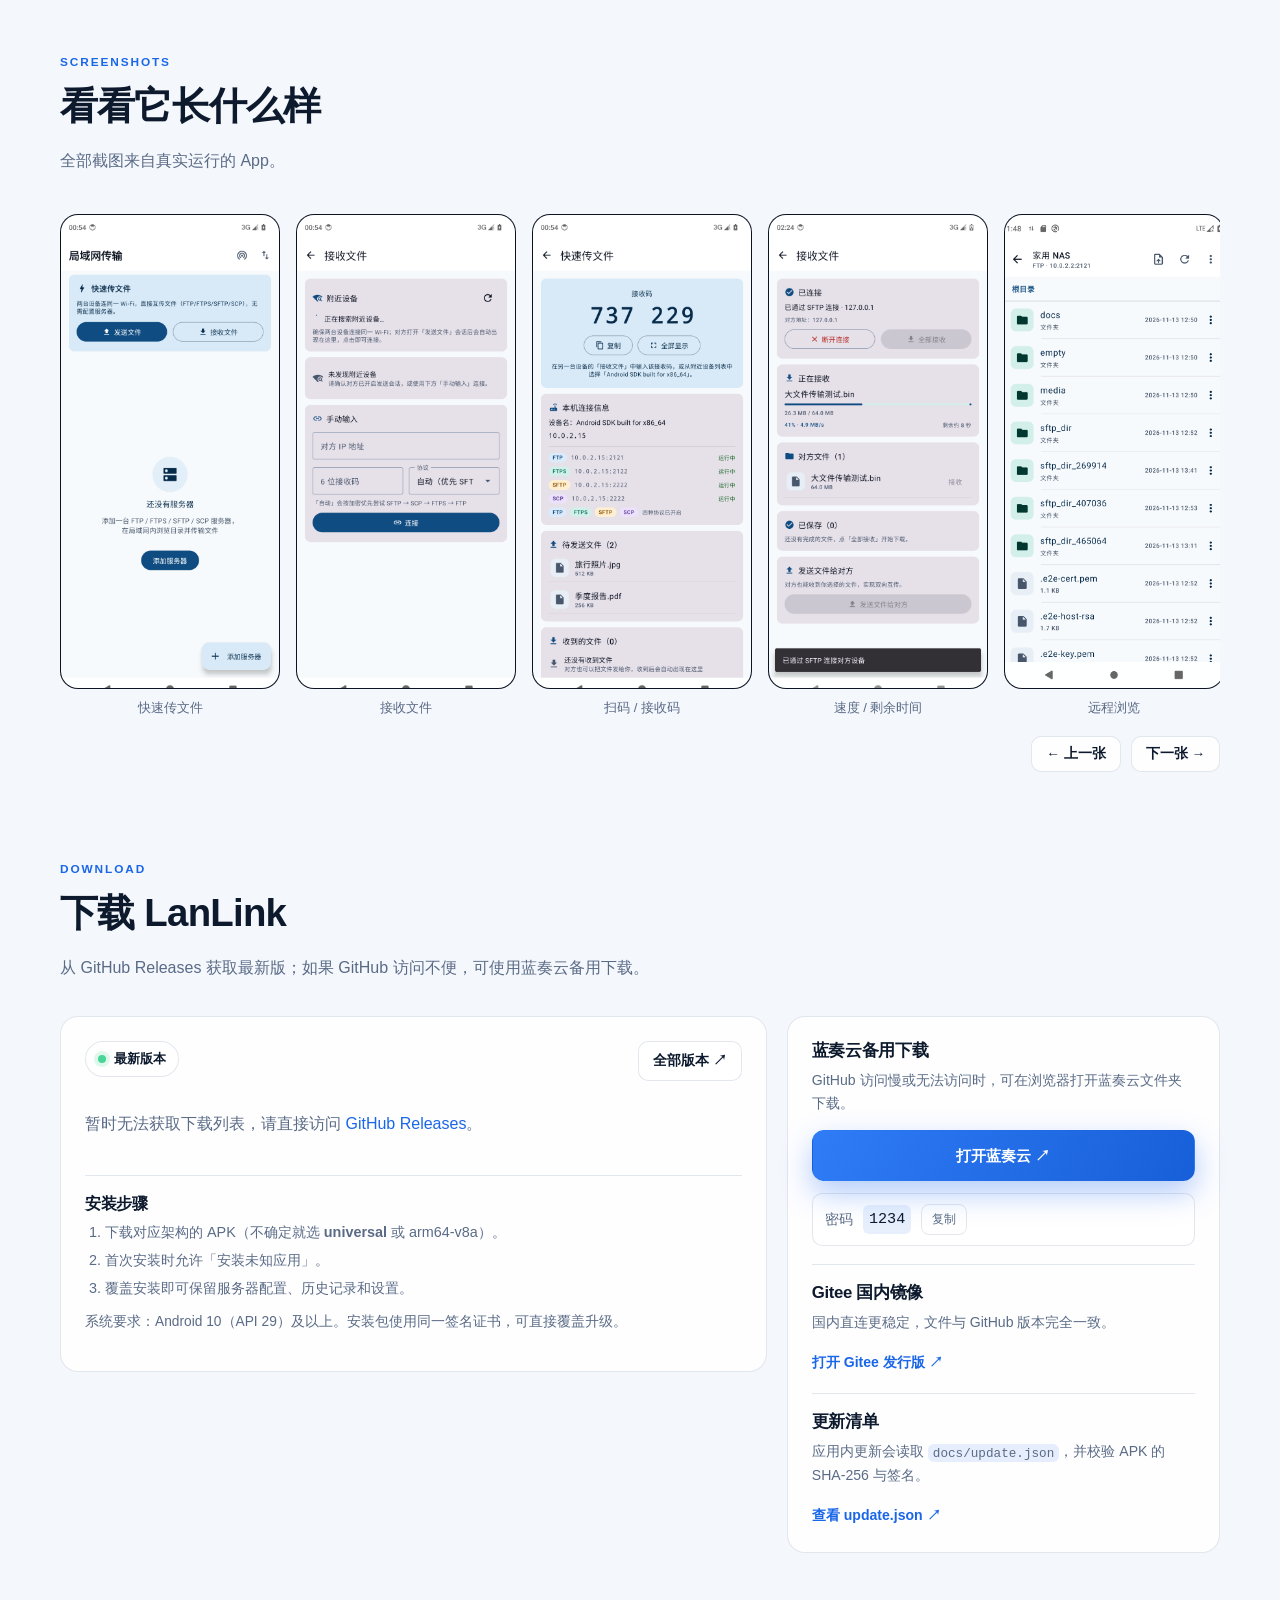
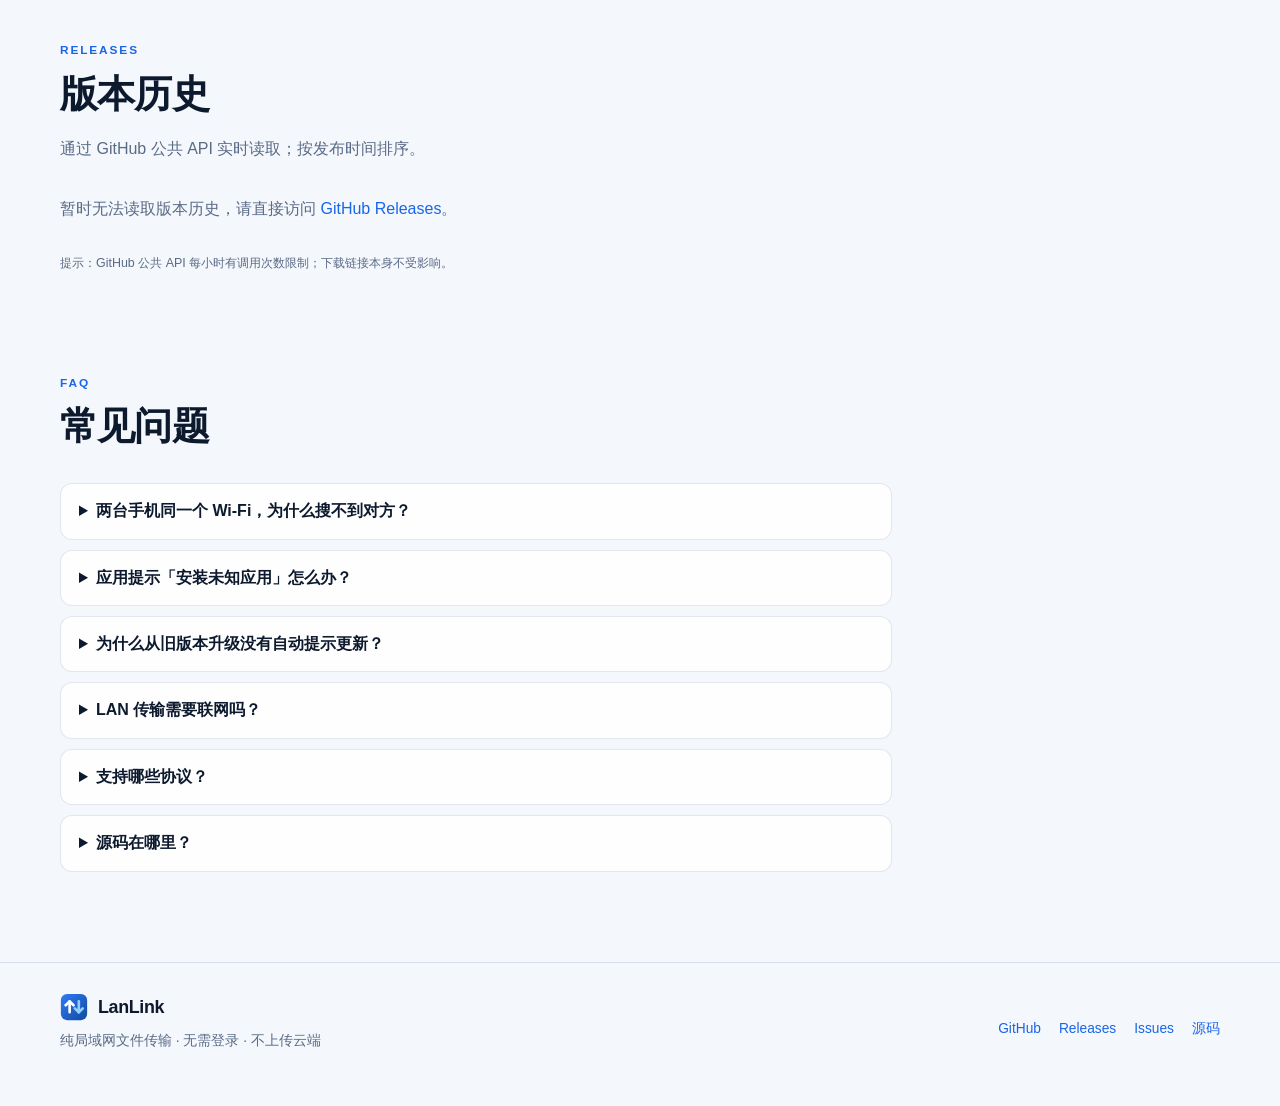
==== commit e7988353: "docs(site): 修复首页「四协议」卡片漏列 FTPS float-card 标注为「四协议」但只列出了 FTP / SFTP / SCP 三项， 与页面其他位置（meta descriptio" ====
--- a/docs/index.html
+++ b/docs/index.html
@@ -76,7 +76,7 @@
         </div>
       </div>
       <div class="float-card float-a"><strong>🔒 纯局域网</strong><span>不经过云端</span></div>
-      <div class="float-card float-b"><strong>⚡ 四协议</strong><span>FTP / SFTP / SCP</span></div>
+      <div class="float-card float-b"><strong>⚡ 四协议</strong><span>FTP / FTPS / SFTP / SCP</span></div>
     </div>
   </section>
 
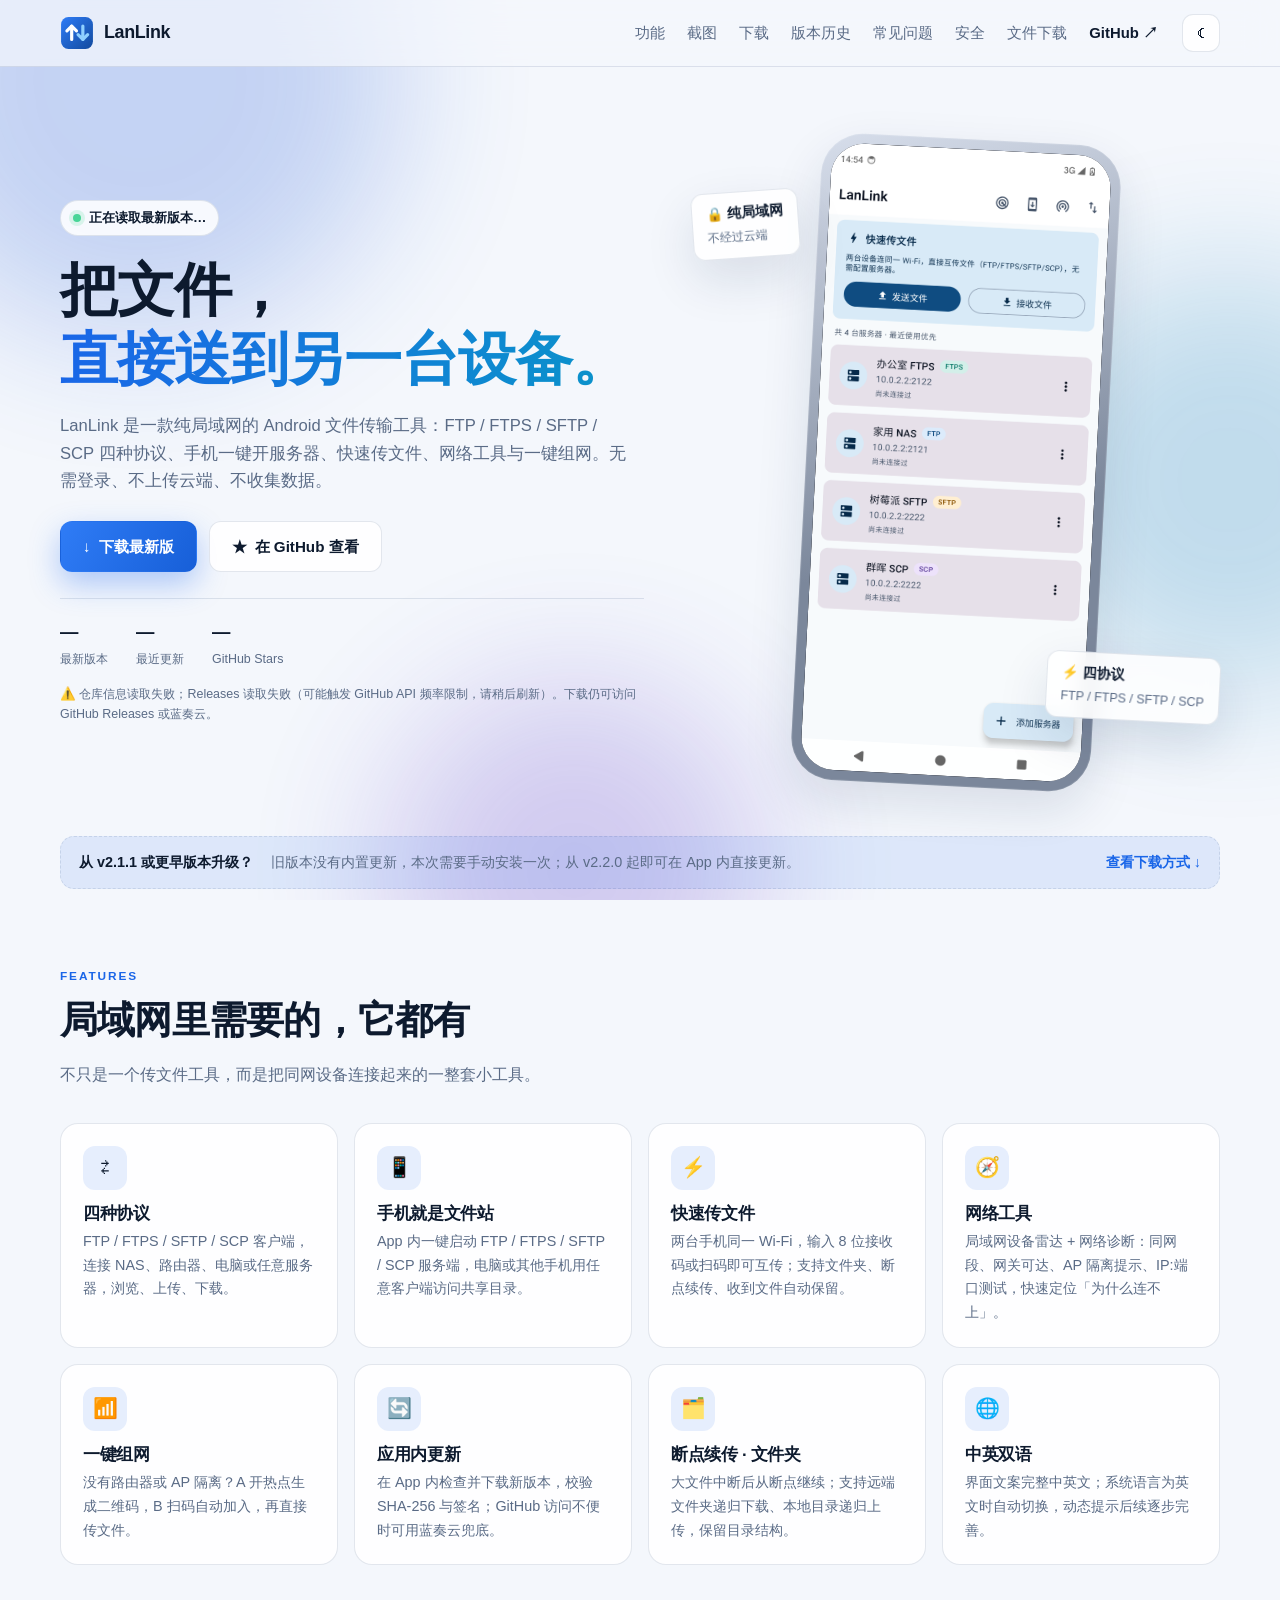
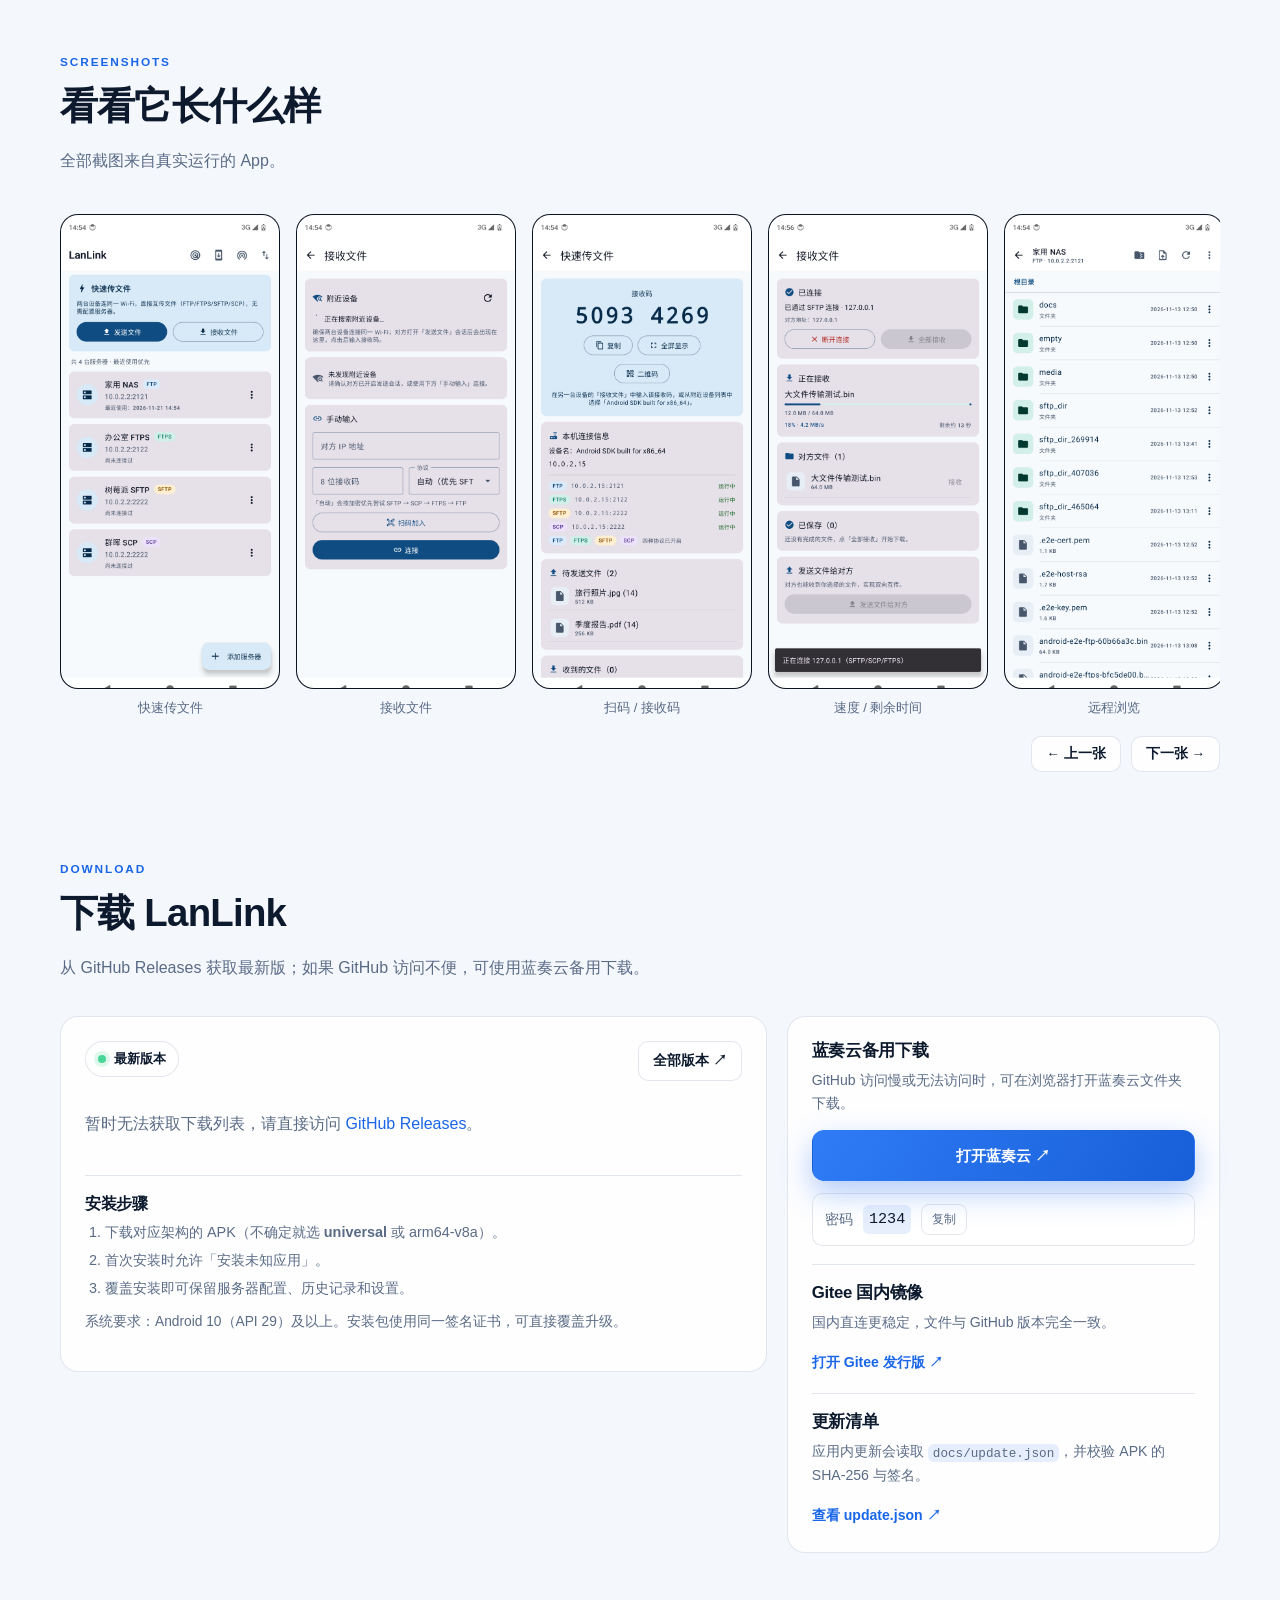
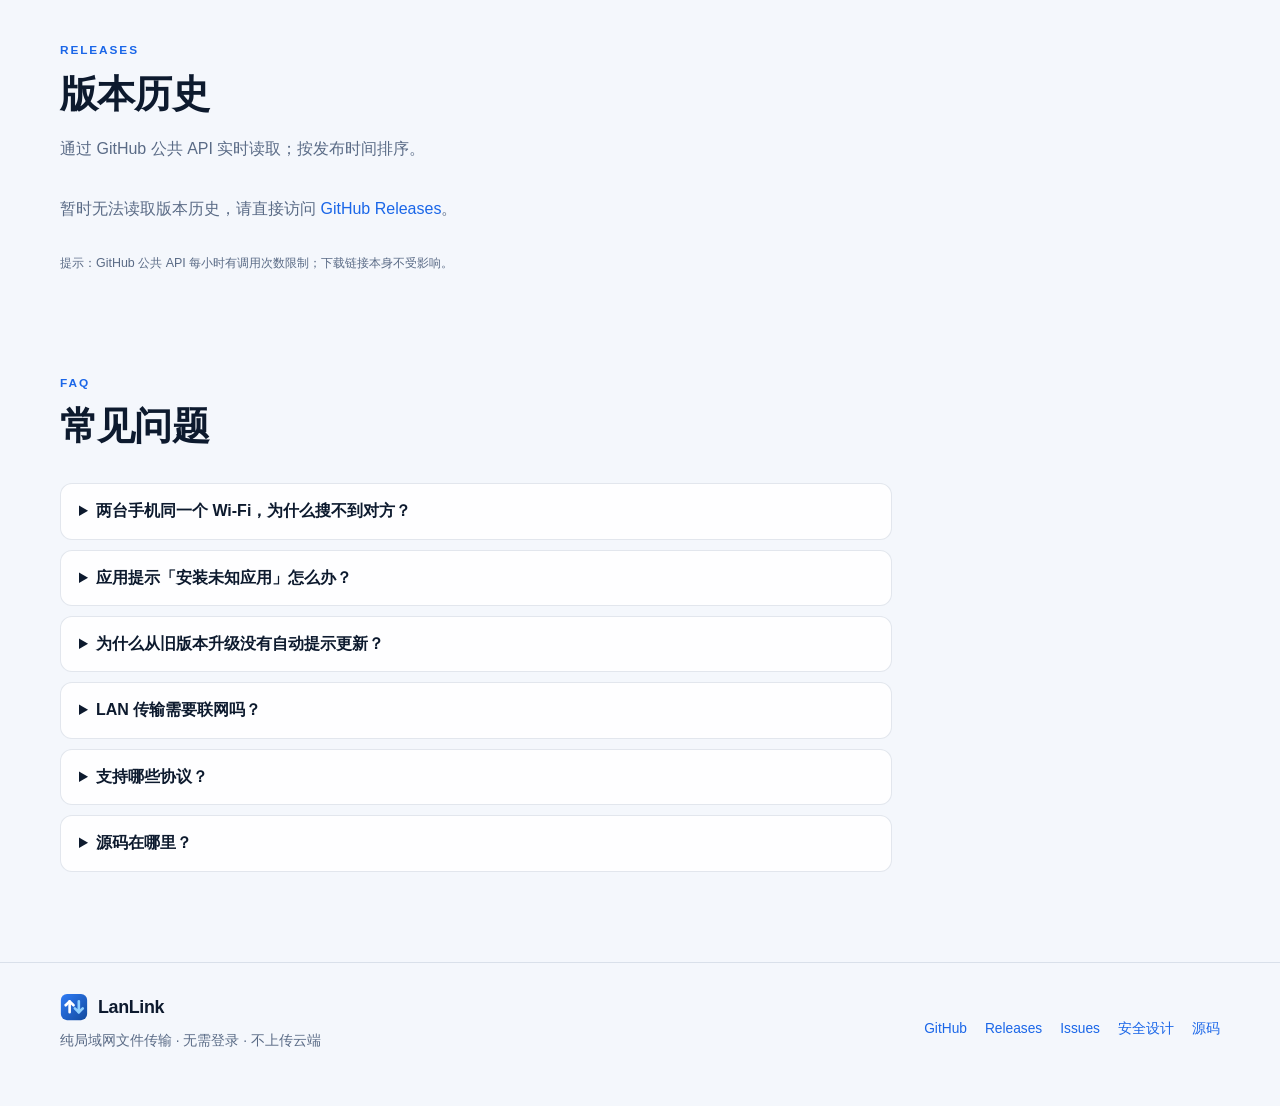
==== commit 20adb849: "docs(安全): 新增公开安全设计页（security.html），README/架构/公告同步 v2.3.0 安全基线与已知取舍" ====
--- a/docs/index.html
+++ b/docs/index.html
@@ -32,6 +32,7 @@
       <a href="#download">下载</a>
       <a href="#releases">版本历史</a>
       <a href="#faq">常见问题</a>
+      <a href="security.html">安全</a>
       <a href="downloads.html">文件下载</a>
       <a class="nav-github" href="https://github.com/likebe1-1/lan-transfer-android" target="_blank" rel="noopener">GitHub ↗</a>
     </nav>
@@ -108,7 +109,7 @@
       <article class="feature">
         <div class="feature-icon">⚡</div>
         <h3>快速传文件</h3>
-        <p>两台手机同一 Wi-Fi，输入 6 位接收码或扫码即可互传；支持文件夹、断点续传、收到文件自动保留。</p>
+        <p>两台手机同一 Wi-Fi，输入 8 位接收码或扫码即可互传；支持文件夹、断点续传、收到文件自动保留。</p>
       </article>
       <article class="feature">
         <div class="feature-icon">🧭</div>
@@ -245,6 +246,7 @@
       <a href="https://github.com/likebe1-1/lan-transfer-android" target="_blank" rel="noopener">GitHub</a>
       <a href="https://github.com/likebe1-1/lan-transfer-android/releases" target="_blank" rel="noopener">Releases</a>
       <a href="https://github.com/likebe1-1/lan-transfer-android/issues" target="_blank" rel="noopener">Issues</a>
+      <a href="security.html">安全设计</a>
       <a href="https://github.com/likebe1-1/lan-transfer-android" target="_blank" rel="noopener">源码</a>
     </div>
   </div>
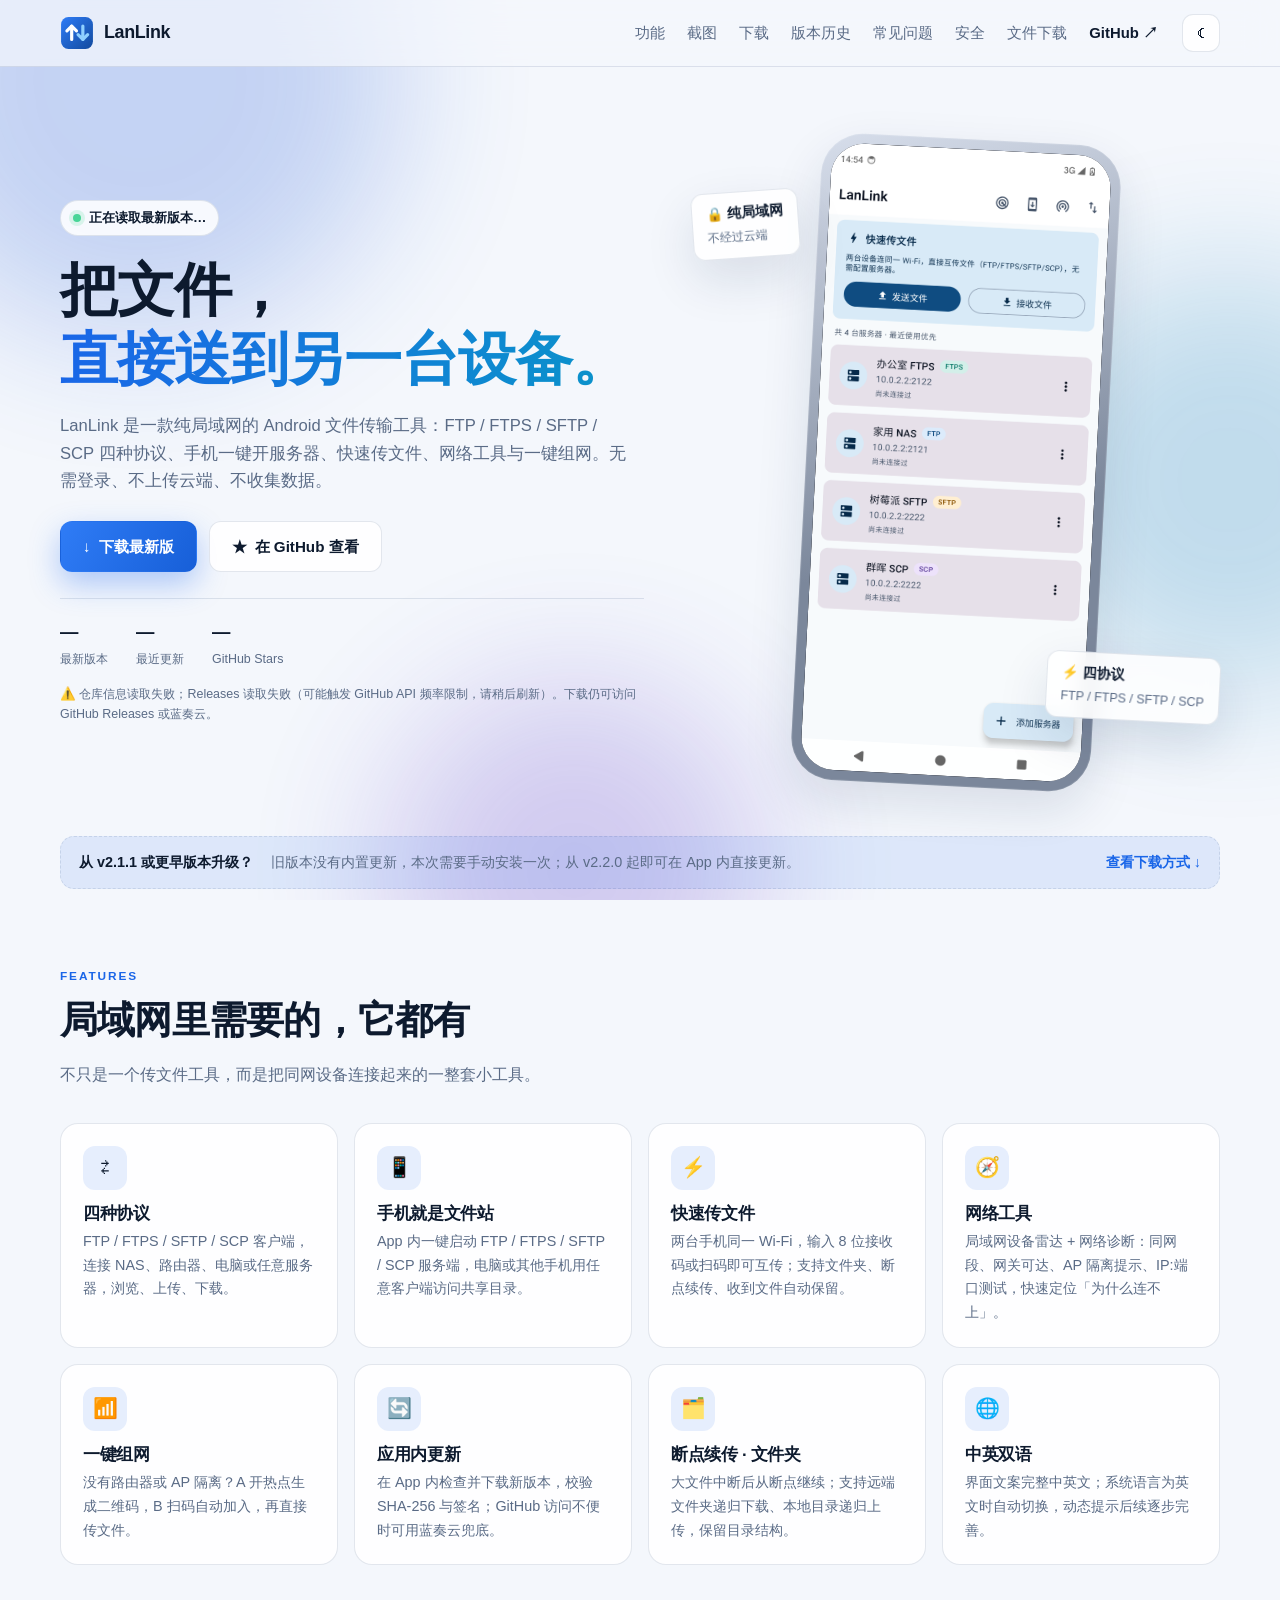
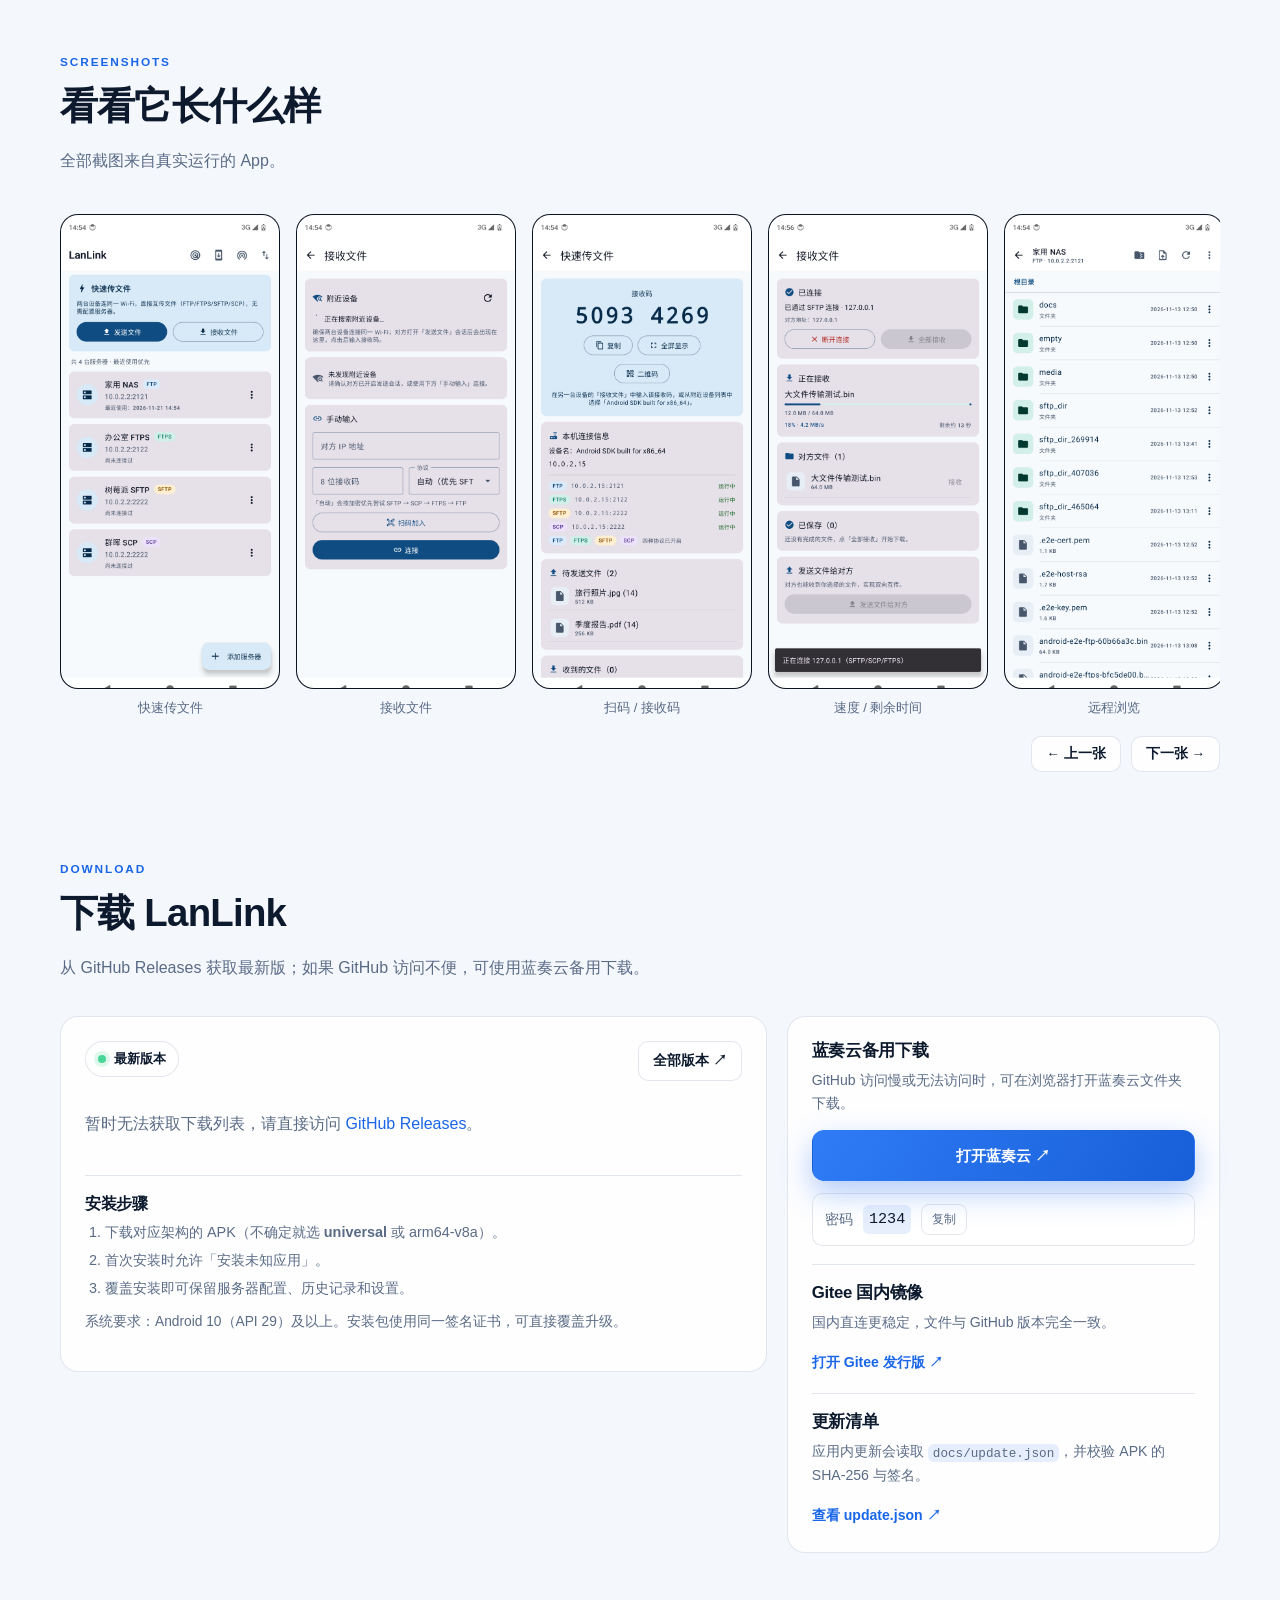
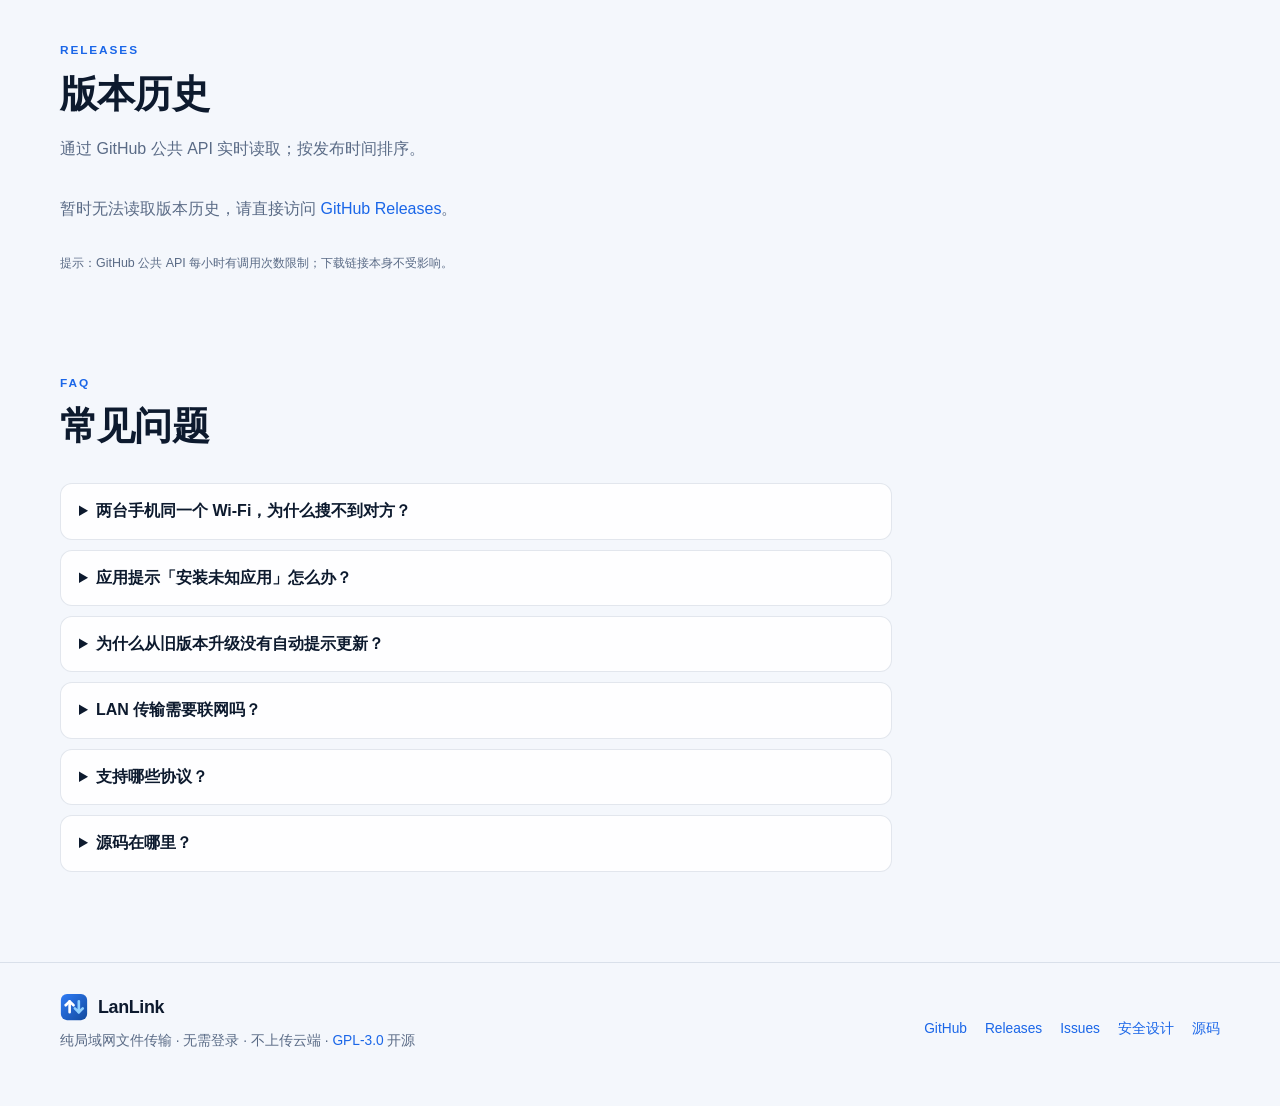
==== commit f55b33e3: "chore(license): 采用 GPL-3.0-or-later，补 LICENSE 全文并同步 README/官网/架构文档" ====
--- a/docs/index.html
+++ b/docs/index.html
@@ -240,7 +240,7 @@
   <div class="container footer-inner">
     <div>
       <a class="brand" href="#top"><img src="site/logo.svg" alt="" width="28" height="28" /><span>LanLink</span></a>
-      <p class="muted small">纯局域网文件传输 · 无需登录 · 不上传云端</p>
+      <p class="muted small">纯局域网文件传输 · 无需登录 · 不上传云端 · <a href="https://github.com/likebe1-1/lan-transfer-android/blob/master/LICENSE" target="_blank" rel="noopener">GPL-3.0</a> 开源</p>
     </div>
     <div class="footer-links">
       <a href="https://github.com/likebe1-1/lan-transfer-android" target="_blank" rel="noopener">GitHub</a>
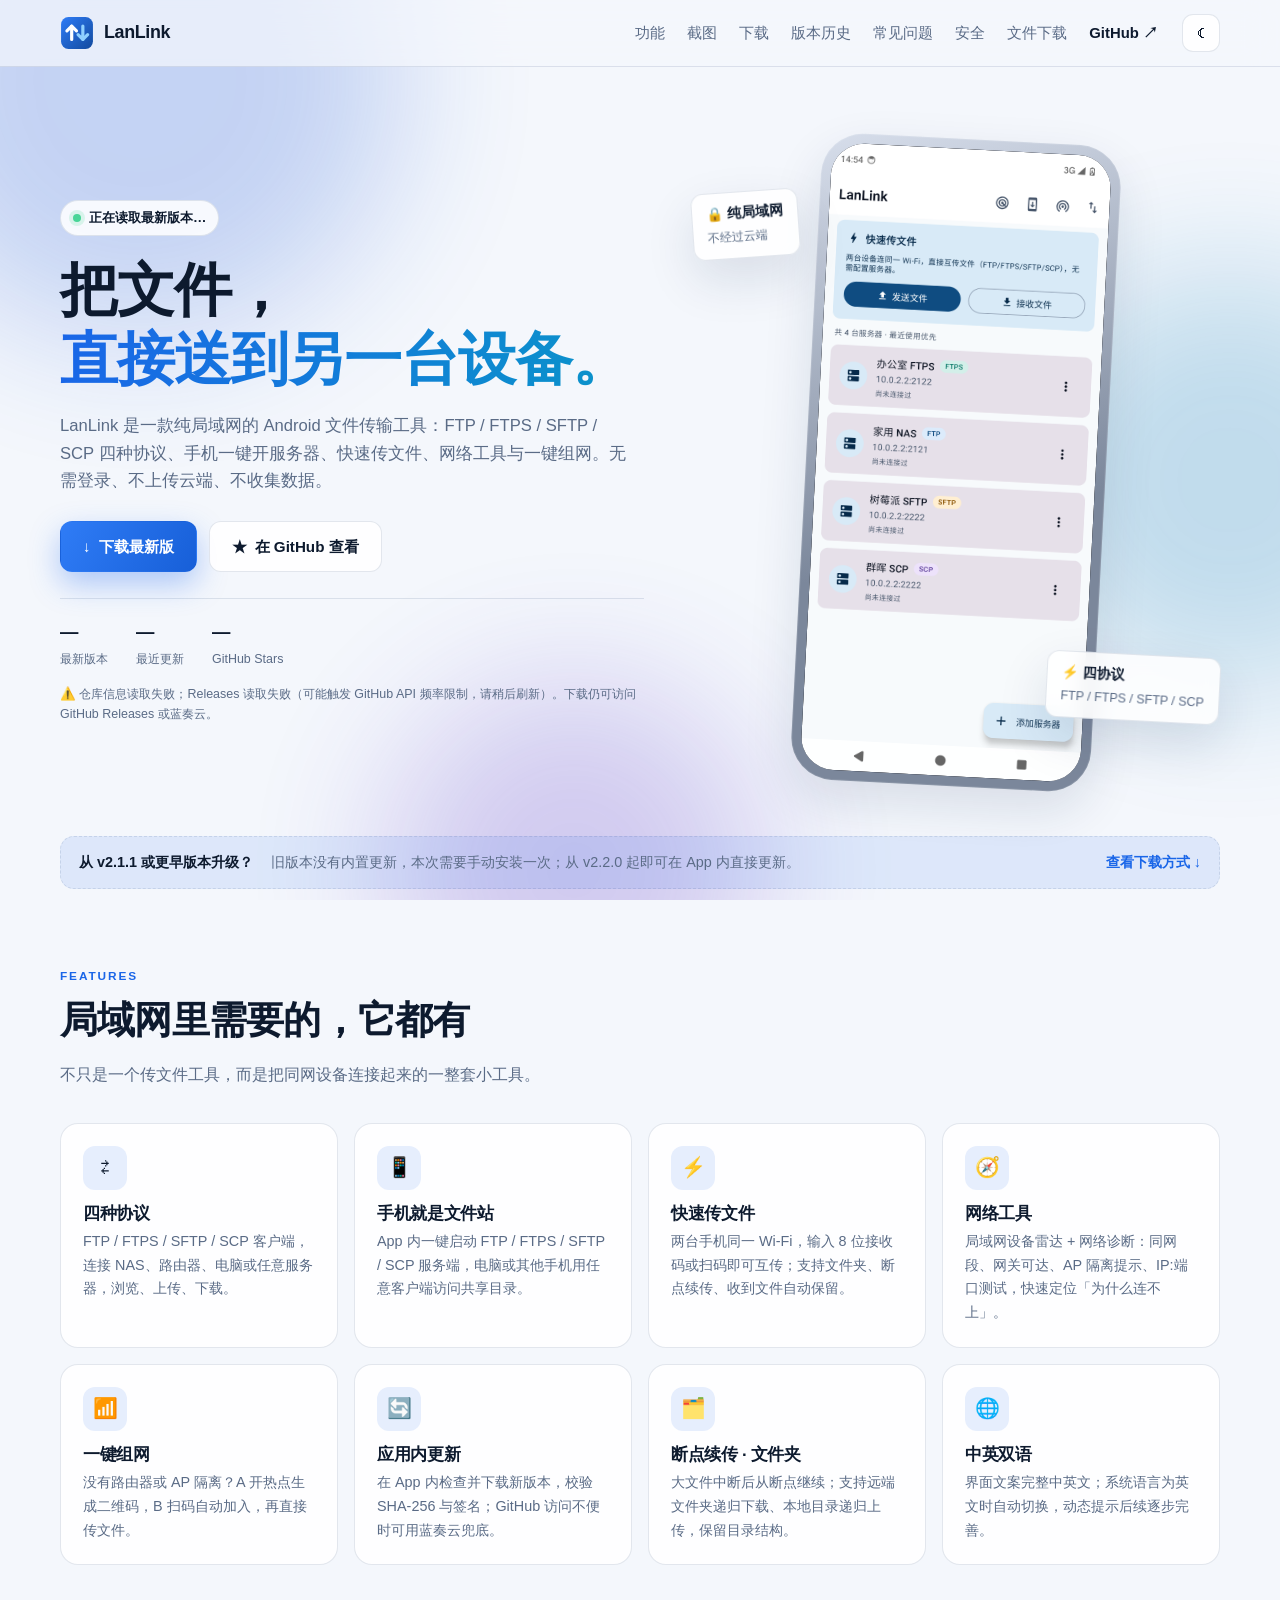
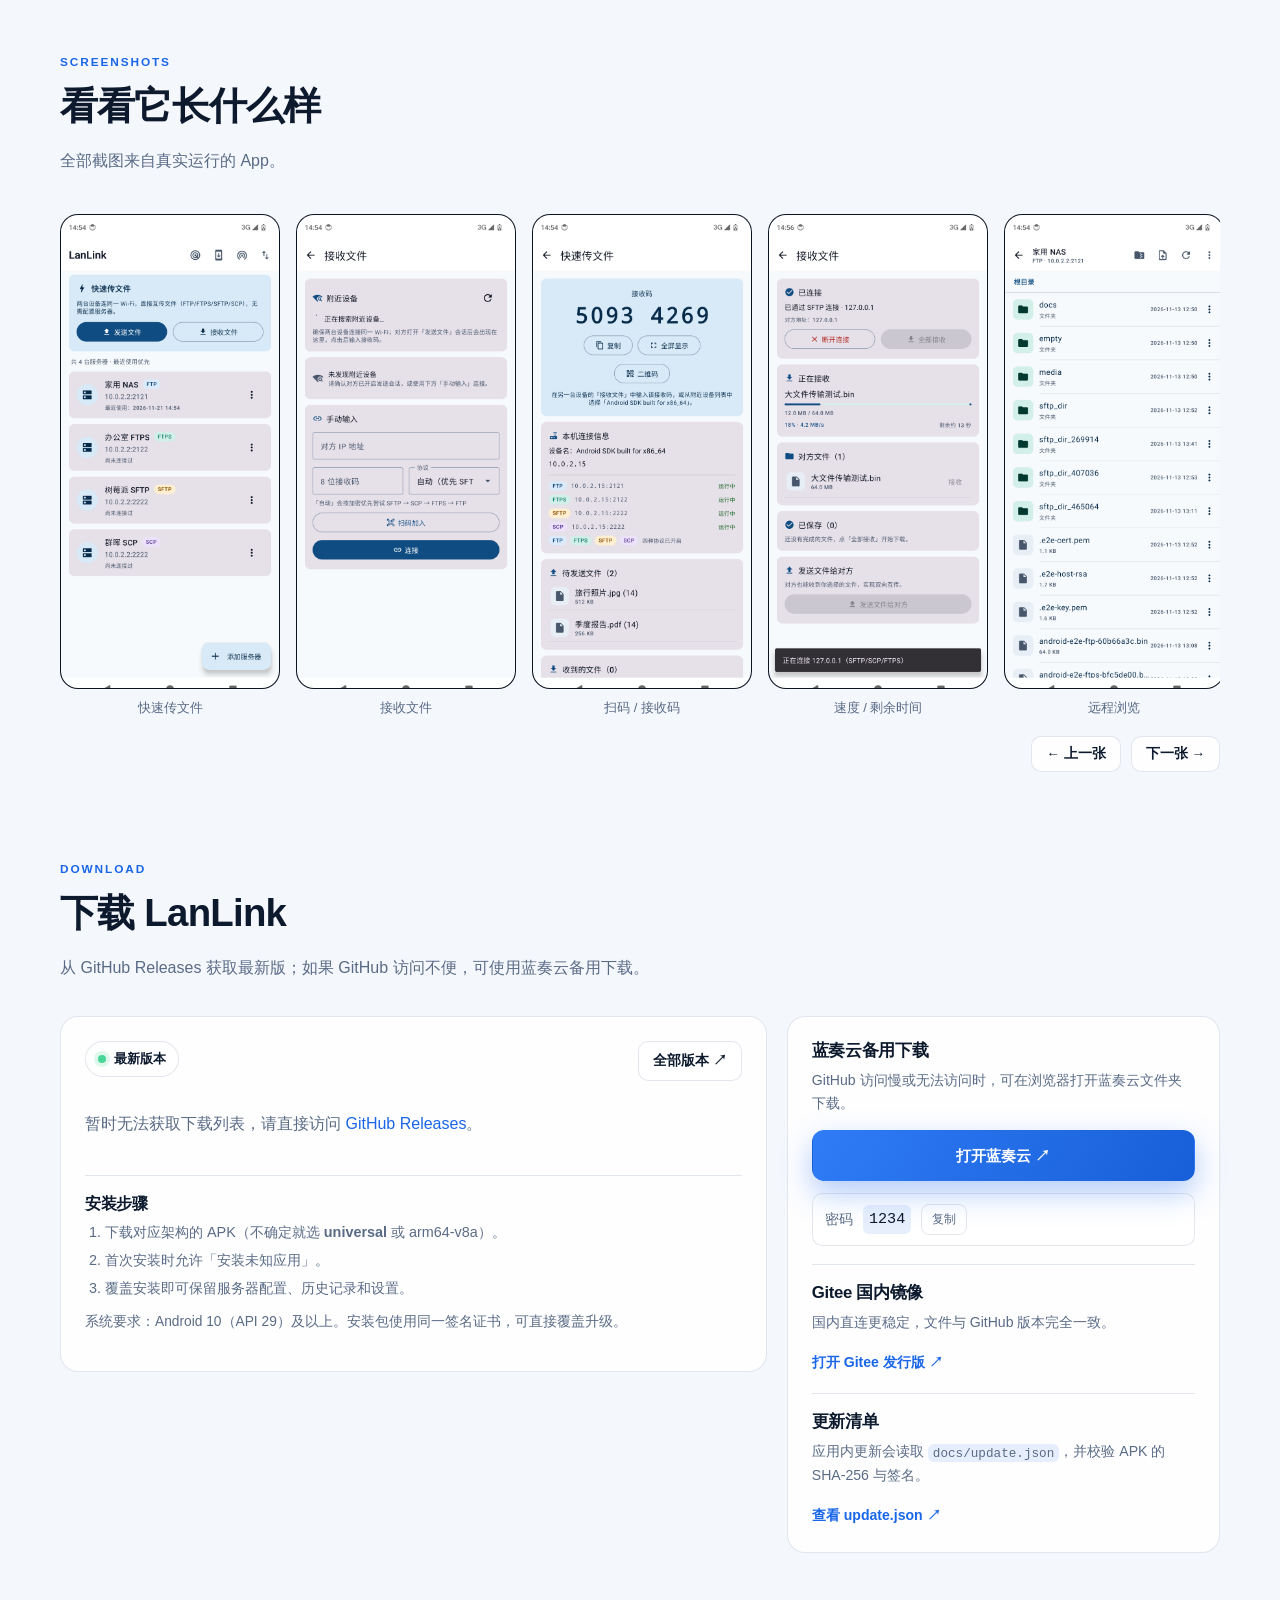
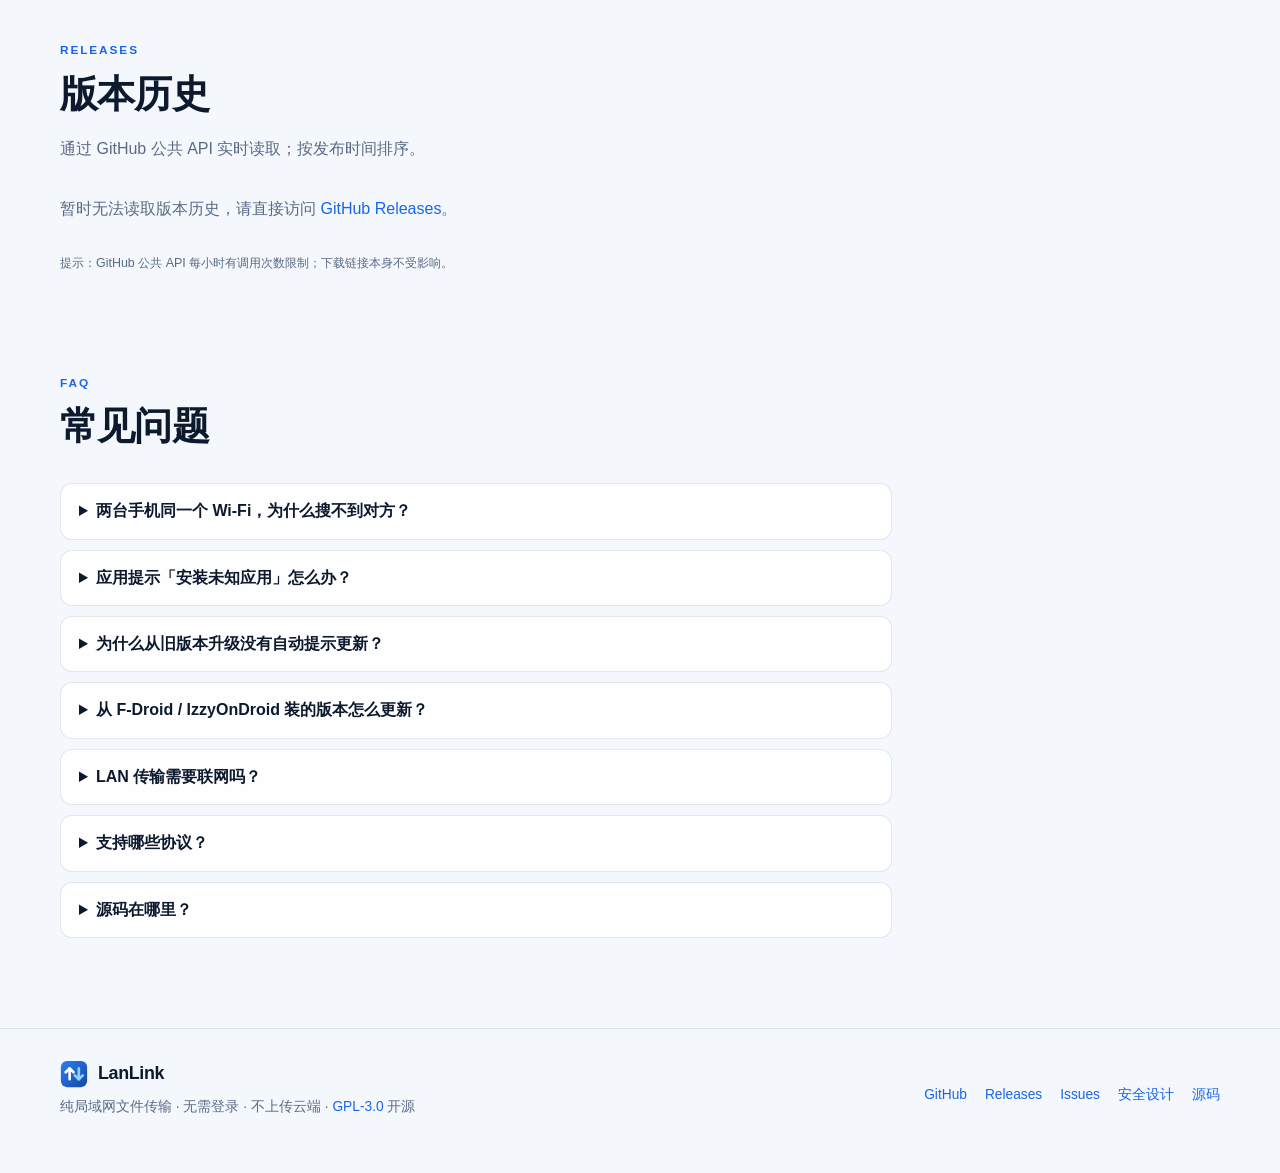
==== commit 5254599c: "docs(fdroid): 说明商店版需通过 F-Droid 客户端更新；移除 GitHub Release 中的 fdroid 版 APK；下载页过滤商店产物" ====
--- a/docs/index.html
+++ b/docs/index.html
@@ -229,6 +229,7 @@
       <details><summary>两台手机同一个 Wi-Fi，为什么搜不到对方？</summary><p>路由器可能开启了 AP 隔离/客户端隔离。可以先用「网络工具 → 扫描局域网」诊断；如果提示疑似 AP 隔离，可关闭路由器的隔离设置，或使用「一键组网」：一台开热点、另一台扫码加入后再传。</p></details>
       <details><summary>应用提示「安装未知应用」怎么办？</summary><p>在系统设置中允许当前浏览器/文件管理器安装应用即可；这是 Android 对非商店安装包的安全限制。LanLink 的 Release APK 已签名，SHA-256 校验值见版本说明。</p></details>
       <details><summary>为什么从旧版本升级没有自动提示更新？</summary><p>应用内更新是 v2.2.0 才加入的功能，v2.1.1 及更早版本没有更新代码，因此需要手动安装一次 v2.2.0；之后的版本会正常收到更新提示。</p></details>
+      <details><summary>从 F-Droid / IzzyOnDroid 装的版本怎么更新？</summary><p>这些渠道分发的版本关闭了应用内更新，更新由 F-Droid 客户端（或 IzzyOnDroid 源）推送。如果你更喜欢在 App 内直接更新，请改为从 <a href="https://github.com/likebe1-1/lan-transfer-android/releases" target="_blank" rel="noopener">GitHub Releases</a> 或 <a href="https://gitee.com/likebe1-1/lanlink-android/releases" target="_blank" rel="noopener">Gitee Release</a> 下载正式版——两者使用同一签名，可直接覆盖安装并保留数据。</p></details>
       <details><summary>LAN 传输需要联网吗？</summary><p>不需要互联网，只需要两台设备在同一局域网（或同一热点）。LanLink 不上传文件到云端，也不要求登录账号。</p></details>
       <details><summary>支持哪些协议？</summary><p>客户端支持 FTP、FTPS、SFTP、SCP；本机服务器同样四种协议都支持。SCP 不支持断点续传，其他三种支持。</p></details>
       <details><summary>源码在哪里？</summary><p>GitHub：<a href="https://github.com/likebe1-1/lan-transfer-android" target="_blank" rel="noopener">likebe1-1/lan-transfer-android</a>。欢迎提交 Issue 与 PR。</p></details>
